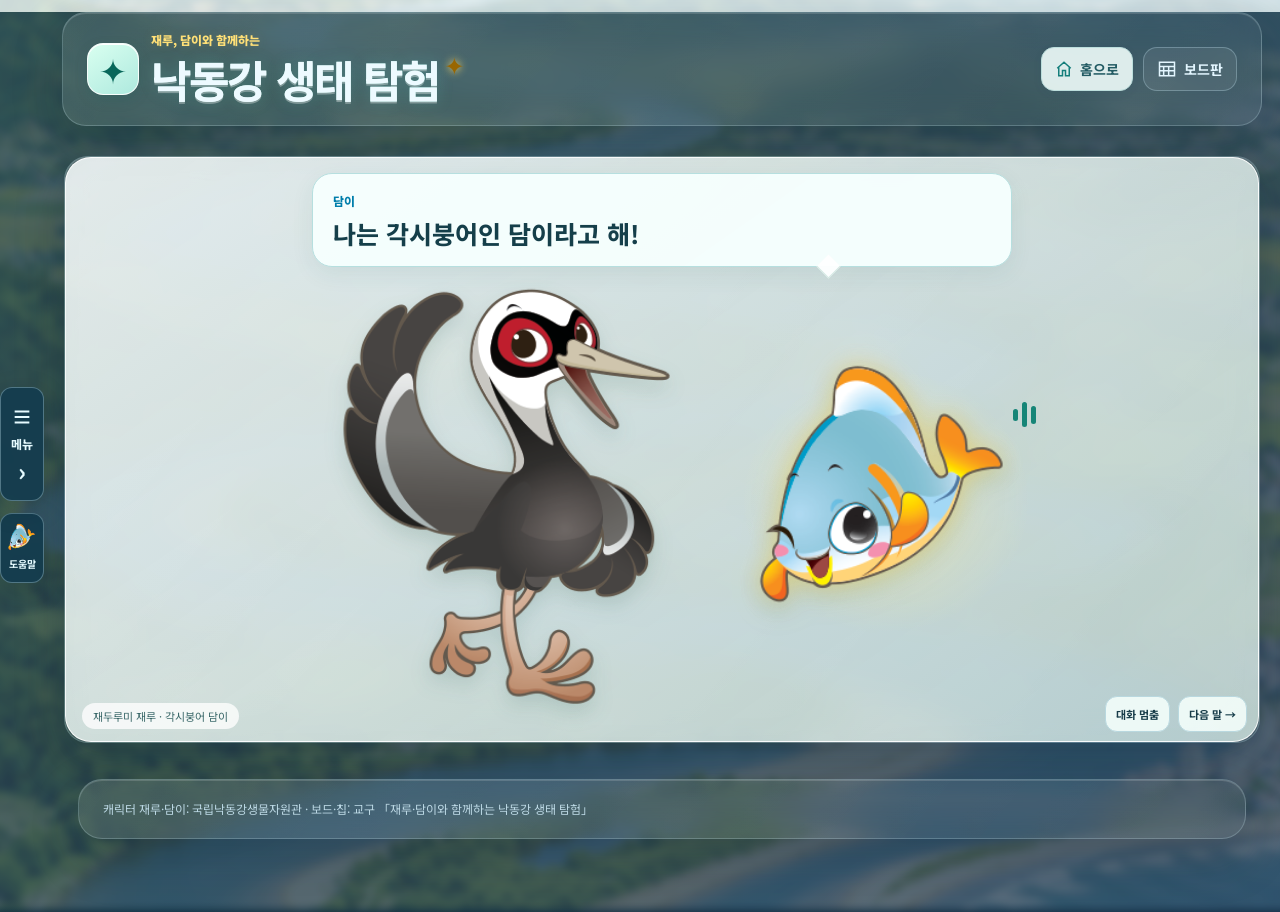
==== index.html @ 33de1f24 "Add independent 15-second battle, player entry profiles, reflection handoff and compact medal rankin" ====
<!doctype html>
<html lang="ko"><head><meta charset="utf-8"><meta name="viewport" content="width=device-width,initial-scale=1,viewport-fit=cover"><meta name="theme-color" content="#123b32"><meta name="description" content="재루·담이와 함께하는 낙동강 생태 탐험. 먼저 낙동강을 배우고 혼자·함께하기·대결하기을 즐겨요."><title>재루·담이와 함께하는 낙동강 생태 탐험</title><link rel="stylesheet" href="river.css?v=22"><link rel="preload" as="image" href="mascots-welcome.webp"><script defer src="river-core.js?v=20261108allnature5"></script><script defer src="welcome.js?v=20261109badge"></script><script defer src="river-app.js?v=20261111modes"></script><link rel="stylesheet" href="comic.css?v=7"><link rel="stylesheet" href="glass.css?v=1"><link rel="stylesheet" href="learn.css?v=1"><link rel="stylesheet" href="site-shell.css?v=20261110plainclose"><link rel="stylesheet" href="welcome.css?v=20261110titleframe"><script defer src="site-shell.js?v=20261111modes"></script><link rel="stylesheet" href="acrylic-chips.css?v=1"><script defer src="acrylic-chips.js?v=1"></script><link rel="stylesheet" href="solo-random.css?v=1"><link rel="stylesheet" href="solo-flow.css?v=20261109randompick"><link rel="stylesheet" href="solo-glass.css?v=20261110contrast"><link rel="stylesheet" href="unified-glass.css?v=20261111modes"><script defer src="player-profiles.js?v=1"></script><script defer src="participation.js?v=20261111modes"></script></head>
<body data-section="intro"><a class="skip" href="#app">탐험 내용으로 건너뛰기</a><header class="top" id="introHeader"><div class="intro-brand-group"><span class="brand-icon" aria-hidden="true">✦</span><div class="intro-brand-text"><button class="intro-badge" type="button" data-replay-intro aria-label="재루, 담이와 함께하는 · 소개 대화 다시 보기"><span class="brand-intro" aria-label="재루, 담이와 함께하는"><span aria-hidden="true" style="--letter:0">재</span><span aria-hidden="true" style="--letter:1">루</span><span aria-hidden="true" style="--letter:2">,</span><span aria-hidden="true" style="--letter:3">&#32;</span><span aria-hidden="true" style="--letter:4">담</span><span aria-hidden="true" style="--letter:5">이</span><span aria-hidden="true" style="--letter:6">와</span><span aria-hidden="true">&#32;</span><span aria-hidden="true" style="--letter:8">함</span><span aria-hidden="true" style="--letter:9">께</span><span aria-hidden="true" style="--letter:10">하</span><span aria-hidden="true" style="--letter:11">는</span></span></button><a href="./" class="brand" aria-label="낙동강 생태 탐험 첫 화면"><span class="brand-copy"><strong class="brand-shine">낙동강 생태 탐험</strong></span></a></div></div><div class="top-actions"><button id="homeNav" aria-label="홈으로" data-tooltip="홈으로" class="home-link" data-action="home"><svg width="18" height="18" viewBox="0 0 24 24" fill="none" stroke="currentColor" stroke-width="2" aria-hidden="true"><path d="M3 11l9-8 9 8M5 10v11h5v-7h4v7h5V10"/></svg></button><a class="header-board" href="board.html?view=full" aria-label="게임보드" data-tooltip="게임보드"><svg width="22" height="22" viewBox="0 0 24 24" fill="none" stroke="currentColor" stroke-width="1.8" aria-hidden="true"><path d="M3 4h18v16H3zM3 9h18M8 9v11M14 9v11M3 14h18"/></svg></a></div></header><header class="top solo-game-header" id="soloGameHeader"><a class="brand" href="./" id="soloBrandHome"><span class="brand-icon" aria-hidden="true">✦</span><span>재루·담이의<strong>낙동강 생태 탐험</strong><span class="game-mode-title">혼자하기</span></span></a><div class="top-actions"><button class="home-link" data-action="home" aria-label="홈으로"><svg width="18" height="18" viewBox="0 0 24 24" fill="none" stroke="currentColor" stroke-width="2" aria-hidden="true"><path d="M3 11l9-8 9 8M5 10v11h5v-7h4v7h5V10"/></svg><span>홈으로</span></button><span class="trial">1인 · 20미션</span></div></header><button id="mapOpen" hidden aria-hidden="true" tabindex="-1"></button><main id="app" tabindex="-1"><p class="loading" role="status">재루와 담이가 탐험을 준비하고 있어요…</p><noscript>이 탐험에는 자바스크립트가 필요해요.</noscript></main><footer class="site-footer"><p>캐릭터 재루·담이: 국립낙동강생물자원관 · 보드·칩: 교구 「재루·담이와 함께하는 낙동강 생태 탐험」</p></footer>
<dialog id="mapDialog" aria-labelledby="mapTitle"><div class="dialog-head"><div><small>우리의 작은 복원 기록</small><h2 id="mapTitle">발견 지도</h2></div><button class="home-link" data-action="home">홈으로</button><button data-close="mapDialog" aria-label="발견 지도 닫기">닫기 ×</button></div><div id="mapBody"></div></dialog>
<dialog id="reviewDialog" aria-labelledby="reviewTitle"><div class="dialog-head"><h2 id="reviewTitle">발견 다시 보기</h2><button class="home-link" data-action="home">홈으로</button><button data-close="reviewDialog" aria-label="발견 다시 보기 닫기">닫기 ×</button></div><div id="reviewBody"></div></dialog>
<dialog id="resetDialog" aria-labelledby="resetTitle"><div class="reset-body"><h2 id="resetTitle">새 탐험을 시작할까요?</h2><p>이 20미션 탐험의 발견 기록을 지우고 첫 미션부터 시작해요.</p><div class="reset-actions"><button data-close="resetDialog">계속 이어가기</button><button id="confirmReset" class="primary">새 탐험 시작</button></div></div></dialog><dialog id="soloExitDialog" aria-labelledby="soloExitTitle" aria-describedby="soloExitDescription"><div class="reset-body"><h2 id="soloExitTitle">탐험을 끝내고 나갈까요?</h2><p id="soloExitDescription">모은 칩, 문제 진행, 힌트·오답 기록과 실천 약속이 모두 초기화돼요.<br>다시 시작하면 첫 문제부터 새로 탐험해요.</p><div class="reset-actions"><button id="cancelSoloExit" autofocus>계속 탐험하기</button><button id="confirmSoloExit" class="primary">기록 지우고 나가기</button></div></div></dialog><div id="announce" class="sr-only" role="status" aria-live="polite"></div></body></html>
---- river.css ----
@import url('https://fonts.googleapis.com/css2?family=Gowun+Dodum&family=Noto+Sans+KR:wght@400;500;600;700;800;900&display=swap');
:root{--ink:#143e33;--muted:#5d766d;--green:#0b7257;--lime:#d8ee8b;--paper:#f7f5eb;--border:#d9e1d3;--yellow:#f9d765;--blue:#176a9c;--purple:#8750a2;font-family:'Noto Sans KR',system-ui,sans-serif;color:var(--ink);background:var(--paper);font-synthesis:none}*{box-sizing:border-box}body{margin:0;background:radial-gradient(ellipse at 100% 5%,#dfe9d066,transparent 50%),var(--paper);min-width:300px}button,a{-webkit-tap-highlight-color:transparent}button{font:inherit;color:inherit;cursor:pointer;border:1px solid var(--border);background:white;border-radius:14px;padding:12px 16px;font-weight:700;min-height:46px}button:hover{border-color:#7aa38d}button:disabled{cursor:default;opacity:.55}button:focus-visible,a:focus-visible,[tabindex]:focus-visible{outline:3px solid #2679cb;outline-offset:4px}button:active:not(:disabled){transform:translateY(1px)}a{color:inherit}h1,h2,h3,p{margin-top:0}h1,h2{letter-spacing:-.045em}h1{font-size:clamp(27px,4vw,45px);line-height:1.4}h2{font-size:25px}p{line-height:1.8}.top{max-width:1240px;margin:auto;display:flex;align-items:center;justify-content:space-between;padding:22px 36px;gap:15px}.brand{display:flex;text-decoration:none;align-items:center;gap:12px;font-size:11px;font-weight:600;letter-spacing:.025em}.brand strong{display:block;font-size:16px;letter-spacing:-.04em;margin-top:3px}.brand-icon{display:grid;place-items:center;width:43px;height:43px;background:var(--green);color:var(--lime);font-size:31px;border-radius:15px}.top-actions{display:flex;gap:14px;align-items:center}.trial{font-size:11px;letter-spacing:.03em;border:1px solid #b5c6aa;padding:7px 10px;border-radius:20px;white-space:nowrap}.icon-button{background:transparent;font-size:13px;padding:8px 12px;border-color:transparent}.primary{background:var(--ink);color:white;border-color:var(--ink);box-shadow:0 5px 0 #0c2b23;padding:16px 24px;font-size:17px}.primary:hover{background:#205a46;color:#fff;border-color:#205a46}.secondary{background:#fff9e2;border-color:#dfcf92}.small-label{font-size:11px;font-weight:800;letter-spacing:.08em;text-transform:uppercase;color:var(--green)}#app{max-width:1168px;margin:auto;padding:16px 32px 45px;min-height:67vh}.intro{display:grid;grid-template-columns:1.05fr 1fr;gap:48px;align-items:center;padding:28px 0 25px}.intro-copy h1{font-size:clamp(34px,4.7vw,59px);line-height:1.28;margin:20px 0}.intro-copy h1 em{font-style:normal;color:var(--green);position:relative;white-space:nowrap}.intro-copy>p{color:var(--muted);max-width:390px;font-size:16px}.intro-pill{display:inline-flex;gap:7px;background:#e4ebd9;border-radius:30px;font-size:12px;font-weight:800;padding:8px 13px;align-items:center}.intro-actions{display:flex;gap:10px;flex-wrap:wrap;margin:26px 0 13px}.intro-note{font-size:12px!important;color:var(--muted)}.hero-window{min-height:420px;background:#badac5;border-radius:46% 46% 20px 20px;position:relative;isolation:isolate;box-shadow:0 18px 45px #20483612;overflow:hidden;border:8px solid #e9eddd}.hero-landscape{position:absolute;inset:0;background:linear-gradient(0deg,#d7e9c9 5%,#d7e9c933 55%,#d7e9c966),url('board.webp') 50% 50% / 240%;filter:saturate(.7)}.hero-window:after{content:'';position:absolute;bottom:45px;left:14%;width:75%;height:20px;border-radius:50%;background:#43604c25;filter:blur(12px);z-index:0}.hero-characters{position:absolute;width:86%;height:80%;object-fit:contain;left:7%;bottom:1%;z-index:1;filter:drop-shadow(0 15px 12px #22402b22);animation:arrive .8s ease-out}.speech{position:absolute;z-index:2;top:40px;left:50%;transform:translateX(-50%);background:#fffdf0;border-radius:18px;padding:12px 18px;font-size:13px;font-weight:800;white-space:nowrap;box-shadow:0 6px 0 #183e3220}.speech:after{content:'';position:absolute;top:100%;left:35%;border:9px solid transparent;border-top-color:#fffdf0}.hero-stamp{position:absolute;right:10px;bottom:15px;z-index:3;transform:rotate(-8deg);background:var(--yellow);width:78px;height:78px;border-radius:50%;display:flex;flex-direction:column;justify-content:center;align-items:center;font-size:10px;border:3px double #a67a13;font-weight:800}.hero-stamp b{font-size:29px;line-height:1.2}.route-preview{display:grid;grid-template-columns:1fr auto 1fr auto 1fr;border-top:1px solid #cbd6c2;border-bottom:1px solid #cbd6c2;padding:18px 0;gap:10px;align-items:center;margin-top:22px}.route-preview article{display:flex;gap:11px;align-items:center;font-size:13px}.route-preview i{font-style:normal;font-size:22px;width:40px;height:40px;display:grid;place-items:center;border-radius:12px;background:#e7ecd9}.route-preview small{display:block;font-size:11px;color:var(--muted);margin-top:3px}.route-preview>span{color:#94aa93}.future-strip{display:flex;justify-content:space-between;align-items:center;gap:15px;padding:22px 0;font-size:12px;color:var(--muted)}.future-modes{display:flex;gap:10px}.future-modes span{border:1px dashed #b8c9b2;border-radius:10px;padding:7px 10px;font-size:11px}.site-footer{max-width:1168px;margin:auto;padding:20px 32px 27px;border-top:1px solid var(--border);font-size:10px;color:var(--muted);display:flex;gap:10px 20px;flex-wrap:wrap}.site-footer p{width:100%;margin:0}.loading{text-align:center;padding:80px 0}.play-top{display:flex;align-items:center;gap:15px;justify-content:space-between;margin:12px 0 28px}.progress-label{font-size:12px;font-weight:800}.progress-label b{font-size:21px;margin-right:3px}.progress-dots{display:flex;gap:7px;flex:1;max-width:420px}.progress-dots i{height:6px;flex:1;background:#dfe5d5;border-radius:5px}.progress-dots .done{background:var(--green)}.progress-dots .current{background:#c1d36b}.text-button{background:transparent;border:0;padding:8px;color:var(--muted);font-size:12px}.game-layout{display:grid;grid-template-columns:1fr 265px;gap:38px;align-items:start}.mission-main{max-width:720px}.mission-main>h1{font-size:clamp(24px,3vw,35px);margin:12px 0 24px;line-height:1.6}.mission-tag{display:inline-flex;align-items:center;gap:9px;font-size:11px;font-weight:800}.mission-tag .category{padding:5px 9px;border-radius:7px;background:var(--cat-tint);color:var(--cat)}.mission-note{font-size:12px;color:var(--muted);margin-bottom:16px}.choices{display:grid;grid-template-columns:repeat(2,minmax(0,1fr));gap:14px}.choice{position:relative;display:flex;flex-direction:column;align-items:center;justify-content:center;gap:8px;border:2px solid #dbe1d3;border-radius:20px;padding:13px;min-height:145px;background:#fffefa;box-shadow:0 5px 0 #dfe4d5;transition:border-color .15s,background .15s,translate .15s}.choice:hover{border-color:#549777;background:#f2fae9;translate:0 -2px}.choice:focus-visible{outline-offset:4px}.choice-number{position:absolute;left:10px;top:9px;border-radius:50%;width:22px;height:22px;display:grid;place-items:center;color:#6c8677;font-size:10px;background:#edf1e5}.chip-svg{display:block;width:100%;max-width:155px;height:auto;aspect-ratio:1;overflow:hidden}.choice .chip-svg{max-width:135px}.choice-label{font-size:14px}.choice-wrong{border-color:#d0a267;background:#fff1d7}.choice-wrong:after{content:'단서를 보고 다시 생각해요';font-size:10px;color:#94602b}.choice[disabled]{opacity:.75}.coach{border:1px solid #dce6d1;background:#eaf0df;padding:22px;border-radius:22px;position:sticky;top:20px}.coach img{width:110px;height:115px;object-fit:contain;display:block;margin:0 auto 14px}.coach h2{font-size:15px;letter-spacing:0;margin:0 0 10px}.coach p{font-size:13px;color:#55715f;margin-bottom:0}.coach .coach-name{display:block;font-size:10px;color:#6e886f;letter-spacing:.06em;margin-bottom:7px}.hint-button{margin-top:22px;display:inline-flex;gap:10px;align-items:center;background:transparent;border:1px solid #c8d4bd;color:var(--muted);font-size:13px;padding:10px 15px}.hint-button b{background:#e8eddb;border-radius:10px;padding:2px 7px;font-size:10px;font-weight:500}.coach-note{display:flex;align-items:center;gap:14px;background:#fff0bd;border:1px solid #e9cc73;padding:15px 18px;border-radius:17px;margin:0 0 20px;scroll-margin-top:15px}.coach-note img{width:56px;height:58px;object-fit:contain;flex:none}.coach-note strong{font-size:13px;display:block}.coach-note p{margin:5px 0 0;font-size:13px;line-height:1.7}.flow-choice{min-height:185px;padding:25px 16px 18px}.river-demo{width:90%;height:80px;background:#d8efec;border-radius:12px;overflow:hidden;position:relative;transform:skewY(-8deg);border-bottom:7px solid #a4cdbb}.river-demo.slow{transform:skewY(-1deg)}.river-demo:before,.river-demo:after{content:'';position:absolute;width:160%;height:14px;border-top:4px dashed #60b9d5;border-bottom:3px dashed white;left:-50%;top:17px;animation:flow .8s linear infinite}.river-demo:after{top:44px;animation-delay:.3s}.river-demo.slow:before,.river-demo.slow:after{animation-duration:2.4s}.flow-caption{font-size:10px;color:#6c8578}.check-banner{display:flex;gap:12px;align-items:center;background:#e4edf1;border:1px solid #cadce3;padding:13px;border-radius:15px;margin-bottom:22px}.check-banner img{width:50px;height:52px;object-fit:contain}.check-banner strong{display:block;font-size:13px}.check-banner small{display:block;font-size:11px;line-height:1.7;color:#59777d}.check-choices .choice{min-height:105px;flex-direction:row;text-align:left;padding:24px;line-height:1.7}.learning-card{border:1px solid #dce3d1;background:#fffef5;border-radius:23px;padding:24px;display:flex;align-items:center;gap:25px}.learning-card .chip-svg{width:165px;flex:none}.learning-card h2{font-size:27px;margin-bottom:10px}.learning-card p{font-size:14px;margin:0}.learning-actions{margin-top:25px}.map-choices{height:440px;position:relative;max-width:500px;margin:auto;background:#e7efe1;border:1px solid #d3e0c8;border-radius:25px;overflow:hidden}.map-choices>svg{position:absolute;inset:0;width:100%;height:100%;pointer-events:none}.map-choices .map-pin{position:absolute;left:var(--x);top:var(--y);transform:translate(-50%,-50%);display:flex;align-items:center;gap:8px;min-width:108px;text-align:left;background:#fffdf5;box-shadow:0 4px 0 #bbcdb5;border:2px solid #c7d7bd;font-size:15px;border-radius:15px;padding:9px 13px}.map-pin:hover{border-color:var(--green);background:#f4ffd9}.map-pin span{display:grid;place-items:center;font-size:10px;background:#e4d8ed;color:#855da1;width:25px;height:25px;border-radius:50%}.map-choices .map-pin:active{transform:translate(-50%,calc(-50% + 1px))}.map-start,.map-sea{position:absolute;font-size:10px;font-weight:800;color:#5e8c6f}.map-start{top:12px;right:15px}.map-sea{bottom:13px;right:15px;color:#307e99}.map-help{font-size:10px;color:var(--muted);text-align:center;margin:8px 0 0}.feedback{display:grid;grid-template-columns:1fr 290px;gap:35px;padding:25px 0;align-items:center}.feedback h1{margin:12px 0;font-size:clamp(31px,4vw,48px)}.feedback p{font-size:15px;color:var(--muted)}.discovery-card{position:relative;text-align:center;padding:30px 20px;border:1px solid #bfd4b4;background:#eaf1de;border-radius:25px;box-shadow:0 12px 0 #dce5ce;animation:land .65s ease-out}.discovery-card .chip-svg{max-width:210px;margin:auto;filter:drop-shadow(0 10px 10px #45623925)}.discovery-card h2{margin:17px 0 6px}.discovery-card .category{font-size:11px;color:var(--green)}.discovery-seal{display:inline-block;background:var(--yellow);padding:6px 12px;border-radius:20px;font-size:11px;font-weight:800;position:absolute;right:-8px;top:18px;rotate:9deg}.placement-note{margin:20px 0;border-left:3px solid #88a974;padding:8px 15px;font-size:12px!important}.feedback-characters{width:150px;height:95px;object-fit:contain;margin-top:10px}.feedback-buttons{display:flex;gap:10px;flex-wrap:wrap;margin-top:22px}.summary{text-align:center;max-width:900px;margin:auto}.summary>img{width:210px;height:150px;object-fit:contain;margin-top:16px}.summary h1{font-size:clamp(30px,4vw,46px);margin:10px 0 15px}.summary>p{color:var(--muted);font-size:14px}.summary-numbers{display:flex;gap:12px;justify-content:center;margin:25px auto;max-width:530px}.summary-numbers article{flex:1;border:1px solid var(--border);background:#fffdf4;padding:18px 10px;border-radius:16px}.summary-numbers b{display:block;font-size:32px;color:var(--green)}.summary-numbers span{font-size:11px;color:var(--muted)}.collection-grid{display:grid;grid-template-columns:repeat(6,minmax(0,1fr));gap:10px;margin:27px 0}.collection-grid button{padding:9px 5px;border-radius:13px;background:#fffdf4;font-size:11px}.collection-grid .chip-svg{max-width:120px}.collection-grid small{display:block;font-size:9px;color:var(--muted);margin-top:5px}.reflection{border-top:1px solid #d2ddc8;border-bottom:1px solid #d2ddc8;padding:20px;margin:28px 0;text-align:left}.reflection h2{font-size:17px}.pledges{display:flex;gap:10px;flex-wrap:wrap}.pledges button{flex:1;min-width:170px;font-size:12px;background:#eef2df;text-align:left;font-weight:500}.pledges button[aria-pressed=true]{border:2px solid var(--green);background:#e1edc3}.pledge-note{font-size:11px;margin:12px 0 0;color:var(--muted)}.summary-actions{display:flex;gap:12px;justify-content:center;flex-wrap:wrap;margin-top:20px}.summary-note{font-size:11px!important;margin:20px 0}dialog{border:1px solid #d7e1d0;border-radius:24px;background:var(--paper);color:var(--ink);padding:0;width:min(850px,94vw);max-height:93dvh;box-shadow:0 25px 100px #123b3240}dialog::backdrop{background:#0c302dcc;backdrop-filter:blur(5px)}.dialog-head{position:sticky;top:0;z-index:5;background:var(--paper);display:flex;justify-content:space-between;gap:12px;align-items:center;padding:17px 22px;border-bottom:1px solid var(--border)}.dialog-head h2{margin:0;font-size:21px}.dialog-head small{font-size:10px;color:var(--muted)}.dialog-head button{font-size:12px;padding:8px 12px}#mapBody{padding:20px}.map-caption{display:flex;justify-content:space-between;gap:12px;font-size:12px;color:var(--muted);padding:0 2px 15px;flex-wrap:wrap}.board-image{position:relative;max-width:650px;margin:auto}.board-image>img{width:100%;height:auto;border-radius:14px;display:block}.placed{position:absolute;left:var(--x);top:var(--y);width:7.4%;padding:0;border:1px solid #fff;background:#fffdf0;border-radius:8px;min-height:0;transform:translate(-50%,-50%);box-shadow:0 0 0 2px #f7d157,0 0 12px #fff5a3;z-index:2}.placed.landmark{border-radius:50%;width:8.6%;overflow:hidden}.placed .chip-svg{width:100%}.placed:hover{scale:1.12}.placed:active{transform:translate(-50%,-50%)}.map-legend{font-size:11px;line-height:1.8;margin-top:16px;color:var(--muted)}#reviewBody{padding:24px}.review-explainer{display:flex;gap:24px;align-items:center}.review-explainer .chip-svg{width:180px;flex:none}.review-explainer h3{font-size:27px;margin:0 0 10px}.review-explainer p{font-size:15px;margin:0}.review-source{font-size:10px;color:var(--muted);margin:20px 0 0}.reset-body{padding:25px}.reset-body h2{font-size:23px}.reset-body p{font-size:14px;color:var(--muted)}.reset-actions{display:flex;gap:10px;justify-content:flex-end;flex-wrap:wrap}.reset-actions .primary{font-size:14px}.confetti{position:fixed;pointer-events:none;left:var(--x);top:-15px;z-index:20;width:8px;height:13px;background:var(--c);animation:confetti 2.3s var(--d) ease-in both}.skip,.sr-only{position:absolute;width:1px;height:1px;padding:0;margin:-1px;overflow:hidden;clip-path:inset(50%);white-space:nowrap;border:0}.skip:focus{clip-path:none;width:auto;height:auto;padding:12px;background:white;z-index:100;top:0;left:0;margin:0}@keyframes arrive{from{opacity:0;translate:0 20px}to{opacity:1;translate:0 0}}@keyframes flow{to{translate:30px 0}}@keyframes land{0%{opacity:0;transform:translateY(20px) scale(.85)}65%{transform:translateY(-5px) scale(1.03)}100%{opacity:1;transform:none}}@keyframes confetti{to{transform:translateY(105vh) rotate(600deg);opacity:0}}
@media(max-width:900px){.game-layout{grid-template-columns:1fr 200px;gap:22px}.coach{padding:16px}.intro{gap:25px}.hero-window{min-height:365px}.intro-copy h1{font-size:41px}.feedback{grid-template-columns:1fr 240px;gap:25px}.collection-grid{grid-template-columns:repeat(3,minmax(0,1fr))}}
@media(max-width:660px){.top{padding:15px 18px;gap:8px}.brand{gap:8px}.brand strong{font-size:13px}.brand-icon{width:35px;height:35px;font-size:25px;border-radius:12px}.top-actions{gap:3px}.trial{font-size:9px;padding:5px 7px}.icon-button{font-size:12px;padding:7px;min-width:40px}.icon-button span{display:none}#app{padding:10px 20px 30px}.intro{grid-template-columns:1fr;gap:20px;padding:6px 0 20px}.intro-copy h1{font-size:38px;line-height:1.32;margin:15px 0}.intro-copy>p{font-size:14px;max-width:none;margin-bottom:0}.intro-actions{margin:22px 0 12px}.intro-actions .primary{flex:1}.intro-pill{font-size:10px}.intro-note{font-size:10px!important}.hero-window{min-height:260px;grid-row:2;max-width:450px;width:100%;margin:auto;border-width:6px;border-radius:44% 44% 16px 16px}.hero-characters{height:79%;width:82%;left:9%}.speech{top:23px;font-size:11px;padding:9px 13px}.hero-stamp{width:60px;height:60px;font-size:8px}.hero-stamp b{font-size:23px}.route-preview{padding:15px 0;gap:6px;margin-top:0}.route-preview article{flex-direction:column;text-align:center;gap:6px;font-size:10px}.route-preview small{font-size:9px}.route-preview i{font-size:18px;width:33px;height:33px;border-radius:10px}.future-strip{flex-direction:column;align-items:flex-start;padding:17px 0 0;gap:8px;font-size:10px}.future-modes span{font-size:10px;padding:6px 8px}.site-footer{padding:17px 20px;font-size:9px}.play-top{gap:10px;margin:8px 0 22px}.progress-label{font-size:10px;white-space:nowrap}.progress-label b{font-size:18px}.progress-dots{gap:4px}.text-button{font-size:10px;padding:6px;white-space:nowrap}.game-layout{display:block}.coach{display:none}.mission-main>h1{font-size:24px;line-height:1.6;margin:12px 0 20px}.mission-tag{font-size:10px}.mission-note{font-size:11px}.choices{gap:12px}.choice{padding:12px 8px;min-height:128px;border-radius:16px}.choice .chip-svg{max-width:130px}.choice-label{font-size:13px}.flow-choice{min-height:175px}.river-demo{height:65px}.river-demo:after{top:35px}.flow-caption{font-size:9px}.hint-button{width:100%;justify-content:center;min-height:47px}.coach-note{gap:10px;padding:12px}.coach-note img{width:44px;height:47px}.coach-note strong,.coach-note p{font-size:12px}.check-banner{padding:11px}.check-choices .choice{font-size:14px;padding:20px 14px}.learning-card{padding:18px;gap:16px;flex-direction:column;align-items:flex-start}.learning-card .chip-svg{width:135px;align-self:center}.learning-card h2{font-size:23px}.learning-card p{font-size:14px}.learning-actions button{width:100%}.map-choices{height:430px}.map-choices .map-pin{font-size:14px;min-width:100px;padding:9px}.feedback{display:flex;flex-direction:column-reverse;padding:12px 0;gap:25px;align-items:stretch}.discovery-card{padding:20px;max-width:260px;width:100%;margin:auto}.discovery-card .chip-svg{max-width:145px}.discovery-card h2{font-size:23px;margin:10px 0 5px}.discovery-seal{font-size:10px}.feedback h1{font-size:29px;line-height:1.4}.feedback p{font-size:14px}.feedback-characters{display:none}.placement-note{font-size:11px!important;margin:15px 0}.feedback-buttons .primary{flex:1;font-size:15px}.feedback-buttons button{font-size:12px}.summary>img{width:170px;height:120px;margin-top:6px}.summary h1{font-size:30px}.summary>p{font-size:13px}.summary-numbers{gap:8px}.summary-numbers article{padding:12px 6px}.summary-numbers b{font-size:27px}.summary-numbers span{font-size:9px}.collection-grid{gap:9px}.collection-grid button{font-size:10px}.collection-grid small{font-size:8px}.reflection{padding:18px 0}.pledges{gap:8px}.pledges button{min-width:100%;font-size:12px}.summary-actions .primary{font-size:15px}.dialog-head{padding:13px 15px}.dialog-head h2{font-size:19px}.dialog-head button{font-size:11px;padding:8px;min-height:42px}#mapBody{padding:12px}.map-caption{font-size:10px}.map-legend{font-size:10px}.placed{border-radius:4px}.review-explainer{flex-direction:column;align-items:flex-start;gap:15px}.review-explainer .chip-svg{align-self:center;width:145px}.review-explainer h3{font-size:23px}.review-explainer p{font-size:14px}.reset-body{padding:20px}.reset-actions button{flex:1}}
@media(prefers-reduced-motion:reduce){*,*:before,*:after{animation:none!important;transition:none!important;scroll-behavior:auto!important}.confetti{display:none}}

.map-pin.choice-wrong:after{display:none}

h1,h2,h3,p{word-break:keep-all;overflow-wrap:anywhere}.hero-landscape{background:linear-gradient(0deg,#dce9cbeb,#e5eedfa6),url('board.webp') 50% 50% / 240%;filter:blur(5px) saturate(.65);transform:scale(1.07)}

.icon-button{display:inline-flex;align-items:center;gap:7px}.map-chip-list{display:grid;grid-template-columns:repeat(6,minmax(0,1fr));gap:6px;margin-top:14px}.map-chip-list button{font-size:10px;padding:6px;line-height:1.5;min-height:44px}.map-chip-list .chip-svg{max-width:90px;margin:auto}@media(max-width:660px){.map-chip-list{grid-template-columns:repeat(3,minmax(0,1fr))}.map-chip-list .chip-svg{max-width:60px}.map-chip-list button{font-size:9px}}

/* Twenty missions, four short chapters: existing visual direction preserved. */
.chapter-progress{display:flex;gap:8px;flex:1;justify-content:center}.chapter-progress>span{display:flex;align-items:center;justify-content:center;gap:7px;min-height:36px;border-radius:12px;padding:7px 11px;background:#e6eadf;color:#62756a;font-size:11px}.chapter-progress .active{background:var(--ink);color:#fff}.chapter-progress .done{background:#d8ee8b;color:#194e36}.photo-choices{grid-template-columns:repeat(3,minmax(0,1fr))}.photo-choices .choice{min-height:180px}.concept-choice{min-height:200px;font-size:18px}.concept-choice .river-demo{width:100%}.width-demo{height:100px;width:100%;background:#dce8ca;display:grid;place-items:center;position:relative;border-radius:14px;overflow:hidden}.width-demo i{width:28%;height:100%;background:#83c7db;border-inline:5px solid white}.width-demo.wide i{width:75%}.width-demo b{position:absolute;color:#174d69;font-size:30px}.stone-demo{height:100px;width:100%}.environment-symbol{display:grid;place-items:center;height:110px;width:100%;border-radius:16px;font-size:13px;background:repeating-linear-gradient(170deg,#e8ce94 0 8px,#f6e4bb 8px 14px);color:#704a11}.environment-symbol.wetland{background:linear-gradient(160deg,#aacb7a 20%,#c3e5d4 21% 45%,#a3c96c 46% 65%,#a6d3df 66%);color:#173f37}.checkpoint{text-align:center;max-width:800px;margin:20px auto}.checkpoint>img{width:220px;height:150px;object-fit:contain;display:block;margin:0 auto 18px}.checkpoint h1{margin:14px 0}.checkpoint-chips{display:grid;grid-template-columns:repeat(5,minmax(0,1fr));gap:10px;padding:20px;border-radius:24px;background:#fffdf5;border:1px solid var(--border);margin:24px 0}.checkpoint .summary-note{margin:25px 0}.collection-grid{grid-template-columns:repeat(5,minmax(0,1fr))}.collection-grid button,.map-chip-list button{font-size:12px}.collection-grid small{font-size:11px}.summary-numbers span{font-size:12px}.summary>h1{font-size:clamp(27px,4vw,44px)}.summary-note{line-height:1.8}.concept-choice strong{text-wrap:balance}.intro-copy h1 em{white-space:normal}
@media(max-width:660px){.top{gap:8px}.trial{font-size:10px}.top-actions{gap:5px}.chapter-progress{gap:4px}.chapter-progress>span{font-size:10px;gap:0;padding:7px 8px}.chapter-progress>span>b{display:none}.chapter-progress .active>b{display:inline;margin-left:5px}.progress-label{font-size:11px}.text-button{font-size:11px}.photo-choices{grid-template-columns:repeat(2,minmax(0,1fr))}.photo-choices .choice{min-height:170px}.photo-choices .choice:last-child{grid-column:1/-1;max-width:calc(50% - 6px);width:100%;justify-self:center}.choice-label{font-size:15px}.collection-grid{grid-template-columns:repeat(3,minmax(0,1fr))}.collection-grid button{font-size:12px}.collection-grid small{font-size:10px}.checkpoint{margin-top:8px}.checkpoint>img{height:115px;width:170px}.checkpoint-chips{gap:3px;padding:9px}.checkpoint p{font-size:14px}.checkpoint .summary-actions{flex-direction:column}.checkpoint .summary-actions button{width:100%}.concept-choice{min-height:190px;font-size:16px}.site-footer{font-size:11px}.map-chip-list button{font-size:11px}.summary-numbers span{font-size:11px}}

.coop-launch{display:inline-flex;align-items:center;justify-content:center;text-decoration:none;padding:15px 20px;border:1px solid #c2d699;border-radius:14px;font-size:15px;font-weight:800;min-height:50px}.coop-launch:hover{background:#e5efcf}.future-modes a{font-size:11px;border:1px solid #b5c6aa;padding:7px 10px;border-radius:18px;text-decoration:none;color:var(--green);font-weight:800}

/* Online-only board: full dialog width, original aspect ratio. */
#mapDialog,#groupMap{width:min(1100px,96vw)}#mapBody .board-image,#groupMapBody .board-image{max-width:none;width:100%}.board-image .placed{width:10.5%}.board-image .placed.landmark{width:13.2%}.concept-choice>.chip-svg{display:block;width:100%;max-height:165px;object-fit:contain}.battle-question .concept-choice .chip-svg{max-height:165px}

/* Character-led entry: introduce Jaeru, Dami, then invite the player. */
.top .brand{font-size:19px;line-height:1.4}.top .brand strong{font-size:28px;line-height:1.35}.top .brand-icon{width:55px;height:55px;font-size:36px;flex-shrink:0}.welcome-intro{grid-template-columns:1.05fr 1fr;gap:52px;min-height:590px;padding:32px 0}.welcome-mascots{min-height:490px;width:100%;grid-row:auto;border-radius:38px}.welcome-mascots .hero-landscape{background:radial-gradient(ellipse at 30% 30%,#f6f9df,#d6e9cc 70%);filter:none;transform:none}.welcome-mascots .hero-characters{width:93%;height:76%;left:3.5%;bottom:7%}.mascot-caption{position:absolute;bottom:12px;left:0;width:100%;z-index:2;text-align:center;font-size:13px;font-weight:700;color:#355b47;margin:0}.greeting{position:absolute;z-index:3;background:#fffef7;color:#153f34;border:2px solid #b4d0be;border-radius:22px;box-shadow:0 6px 0 #214c3520;padding:16px 20px;font-size:clamp(18px,2vw,24px);line-height:1.5;font-weight:700;text-align:center;pointer-events:none;opacity:0;visibility:hidden}.greeting:after{content:'';position:absolute;top:100%;left:45%;border:11px solid transparent;border-top-color:#fffef7}.greeting strong{color:#08745c}.greeting-one{left:6%;top:8%;animation:greeting-first 4s both}.greeting-two{right:3%;top:15%;animation:greeting-second 4s 4.2s both}.greeting-three{left:50%;top:5%;width:max-content;max-width:94%;transform:translateX(-50%);animation:greeting-last .65s 8.4s forwards}.explore-modes{display:flex;flex-direction:column;gap:16px;min-width:0}.explore-modes h1{font-size:34px;margin:0 0 7px}.mode-card{display:flex;align-items:center;gap:16px;text-decoration:none;text-align:left;padding:22px;border:2px solid var(--mode-border);background:var(--mode-bg);border-radius:22px;box-shadow:0 6px 0 var(--mode-shadow);min-height:112px;transition:transform .18s,box-shadow .18s;color:#153f34}.mode-card:hover{border-color:var(--mode-border);transform:translateY(-3px);box-shadow:0 9px 0 var(--mode-shadow)}.mode-card:active{transform:translateY(3px);box-shadow:0 2px 0 var(--mode-shadow)}.mode-solo{--mode-bg:#e9f3db;--mode-border:#81ac62;--mode-shadow:#c9dcb7}.mode-coop{--mode-bg:#e2f2fa;--mode-border:#74a9c2;--mode-shadow:#c0dbe8}.mode-battle{--mode-bg:#fff0db;--mode-border:#d9a15d;--mode-shadow:#efd2af}.mode-number{display:grid;place-items:center;width:42px;height:42px;border-radius:50%;background:#fff9;font-size:23px;font-weight:900;flex-shrink:0}.mode-card strong{display:block;font-size:25px;font-weight:900;line-height:1.45}.mode-card em{font-style:normal;font-size:14px;white-space:nowrap;display:inline-block;margin-left:5px;font-weight:700}.mode-card small{display:block;font-size:13px;font-weight:500;color:#4d6d62;margin-top:5px;line-height:1.6}.mode-arrow{margin-left:auto;font-size:25px}.home-reset{align-self:flex-start;margin-top:4px}@keyframes greeting-first{0%{opacity:0;visibility:visible;translate:0 10px}12%,88%{opacity:1;visibility:visible;translate:0 0}100%{opacity:0;visibility:hidden}}@keyframes greeting-second{0%{opacity:0;visibility:visible;translate:0 10px}12%,88%{opacity:1;visibility:visible;translate:0 0}100%{opacity:0;visibility:hidden}}@keyframes greeting-last{from{opacity:0;visibility:visible;translate:0 10px}to{opacity:1;visibility:visible;translate:0 0}}@media(max-width:900px){.welcome-intro{gap:26px}.welcome-mascots{min-height:420px}.mode-card{padding:18px;gap:12px}.mode-card strong{font-size:22px}}@media(max-width:660px){.top{flex-wrap:wrap}.top .brand{font-size:14px}.top .brand strong{font-size:20px}.top .brand-icon{width:43px;height:43px;font-size:29px}.top-actions{margin-left:auto}.welcome-intro{grid-template-columns:1fr;gap:24px;padding:12px 0;min-height:0}.welcome-mascots{grid-row:1;min-height:340px;max-width:450px}.greeting{font-size:18px;padding:12px 15px}.greeting-two{top:15%}.explore-modes h1{font-size:28px;margin:0}.mode-card{min-height:98px;padding:16px;gap:12px}.mode-card strong{font-size:23px}.mode-card em{font-size:12px}.mode-card small{font-size:12px}.mode-number{width:36px;height:36px;font-size:21px}.mascot-caption{font-size:12px}}@media(prefers-reduced-motion:reduce){.greeting{animation:none}.greeting-one,.greeting-two{display:none}.greeting-three{opacity:1;visibility:visible}.mode-card{transition:none}}
---- comic.css ----
/* Ecology comic book theme. Presentation only; confirmed board, photos and rules stay intact. */
:root{--ink:#172e36;--muted:#52636a;--green:#086d59;--paper:#faf7e9;--border:#172e36;--yellow:#ffdf4c;--lime:#79d7be;--battle:#172e36;--coral:#ff978b;--comic-line:#172e36;--comic-yellow:#ffdf4c;--comic-mint:#79d7be;--comic-coral:#ff978b;--comic-blue:#a9dafa;--comic-shadow:4px 4px 0 var(--comic-line)}
body{background:var(--paper);color:var(--ink)}h1,h2,h3{font-weight:900;letter-spacing:-.045em}button,a,input,select,summary{touch-action:manipulation}button{border:2px solid var(--comic-line);border-radius:10px;box-shadow:3px 3px 0 var(--comic-line);min-height:46px;transition:transform .16s,box-shadow .16s,background-color .16s}button:hover:not(:disabled){border-color:var(--comic-line);background:#fff5bd;color:var(--ink)}button:active:not(:disabled){transform:translate(2px,2px);box-shadow:1px 1px 0 var(--comic-line)}button:disabled{opacity:.6;box-shadow:1px 1px 0 var(--comic-line)}button:focus-visible,a:focus-visible,input:focus-visible,select:focus-visible,summary:focus-visible,[tabindex]:focus-visible{outline:3px solid #176aca;outline-offset:5px}.primary{background:var(--comic-yellow);border-color:var(--comic-line);color:var(--ink);box-shadow:var(--comic-shadow);font-weight:900}.primary:hover:not(:disabled){background:#ffe970;color:var(--ink)}.secondary{background:#fffdf5;border-color:var(--comic-line)}.text-button,.icon-button{box-shadow:none}.text-button:hover,.icon-button:hover{background:#fff5bd}.top{padding-top:25px;padding-bottom:25px}.top .brand-icon{background:var(--comic-yellow);color:var(--ink);border:2px solid var(--comic-line);border-radius:10px;box-shadow:3px 3px 0 var(--comic-line)}.trial{border:2px solid var(--comic-line);background:white;color:var(--ink);border-radius:8px;font-size:12px;font-weight:700;letter-spacing:0}.top .icon-button{border:2px solid var(--comic-line);background:#fffdf5;border-radius:9px;min-height:44px;font-weight:800}.site-footer{border-top:2px solid var(--comic-line);font-size:12px;line-height:1.7;color:var(--muted)}
/* The entry is a comic panel; the three actions keep their familiar order. */
.welcome-intro{gap:48px;min-height:565px;padding-top:25px}.welcome-mascots{background:var(--paper);border:3px solid var(--comic-line);border-radius:16px;box-shadow:8px 8px 0 var(--comic-line);min-height:475px}.welcome-mascots .hero-landscape{background:radial-gradient(circle,#f2d96c 1.7px,transparent 1.9px);background-size:18px 18px;filter:none;transform:none}.welcome-mascots:after{background:#172e3617;filter:none;height:12px;bottom:38px}.welcome-mascots .hero-characters{filter:none}.mascot-caption{font-size:13px;color:var(--ink);font-weight:800}.greeting{background:#fffefa;color:var(--ink);border:2px solid var(--comic-line);box-shadow:4px 4px 0 var(--comic-line);border-radius:12px;font-weight:900}.greeting:after{border-top-color:#fffefa}.greeting strong{color:#086d59}.explore-modes h1{font-size:35px}.mode-card{border:3px solid var(--comic-line);border-radius:12px;box-shadow:6px 6px 0 var(--comic-line);background:var(--mode-bg);color:var(--ink);min-height:112px}.mode-card:hover{background:var(--mode-bg);color:var(--ink);border-color:var(--comic-line);transform:translate(-2px,-2px);box-shadow:8px 8px 0 var(--comic-line)}.mode-card:active{transform:translate(3px,3px);box-shadow:2px 2px 0 var(--comic-line)}.mode-solo{--mode-bg:var(--comic-yellow)}.mode-coop{--mode-bg:var(--comic-mint)}.mode-battle{--mode-bg:var(--comic-coral)}.mode-number{border:2px solid var(--comic-line);background:#fffefa;border-radius:8px;font-size:20px;width:39px;height:39px}.mode-card strong{font-weight:900;font-size:26px}.mode-card small{color:#253f45;font-weight:600}.mode-card em{color:var(--ink)}.home-reset{box-shadow:none;border-style:dashed;background:transparent;min-height:44px;padding:10px 14px;font-size:13px}
/* Reading surfaces stay quiet. Photos are never filtered or recolored. */
.mission-tag .category,.phase-tag{border:2px solid var(--comic-line);border-radius:7px;background:var(--comic-yellow);color:var(--ink);font-size:12px}.mission-note,.progress-label,.map-caption,.map-legend,.summary-note,.pledge-note{font-size:13px}.mission-main>h1,.coop-question h1,.battle-question h1{color:var(--ink);font-weight:900}.choice,.battle-question .choice{border:2px solid var(--comic-line);border-radius:12px;background:#fffefa;box-shadow:var(--comic-shadow);color:var(--ink)}.choice:hover:not(:disabled),.battle-question .choice:hover:not(:disabled){border-color:var(--comic-line);background:#fff5c8;color:var(--ink)}.choice.selected,.battle-question .choice.selected{border:3px solid var(--comic-line);background:#d7f2e7;box-shadow:2px 2px 0 var(--comic-line)}.choice strong,.choice-label{color:var(--ink);font-weight:800}.coach,.coach-note,.learning-card,.check-banner,.discovery-card,.reflection,.summary-numbers article,.collection-grid button,.checkpoint-chips{border:2px solid var(--comic-line);border-radius:14px;background:#fffefa;box-shadow:var(--comic-shadow)}.coach h2,.learning-card h2{color:var(--ink)}.hint-button{background:#fff0a5;border:2px solid var(--comic-line);box-shadow:var(--comic-shadow)}.discovery-card{transform:rotate(2deg);background:#fff8d3}.discovery-seal{border:2px solid var(--comic-line);border-radius:7px;background:var(--comic-yellow);color:var(--ink);font-weight:900;box-shadow:2px 2px 0 var(--comic-line)}.feedback h1{font-weight:900}.feedback-characters{filter:none}.chapter-progress>span{border:1px solid var(--comic-line);border-radius:7px;color:var(--muted);background:white;font-size:12px}.chapter-progress .active{background:var(--comic-yellow);color:var(--ink);border-width:2px}.chapter-progress .done{background:var(--comic-mint);color:var(--ink)}.pledges button[aria-pressed=true]{background:var(--comic-mint);border-color:var(--comic-line)}
/* Rooms and battle use the same card language. */
.coop-intro{background:#fff0b5;border:3px solid var(--comic-line);border-radius:16px;padding:25px;box-shadow:5px 5px 0 var(--comic-line);color:var(--ink)}.coop-intro h1,.coop-intro p,.coop-intro .small-label{color:var(--ink)}.entry-card{background:#fffefa;border:2px solid var(--comic-line);border-radius:14px;box-shadow:5px 5px 0 var(--comic-line)}.entry-card input,.entry-card select,.room-invite .invite-link input{border:2px solid var(--comic-line);border-radius:8px;color:var(--ink)}.entry-tabs button[aria-pressed=true]{background:var(--comic-yellow);color:var(--ink);border-color:var(--comic-line)}.entry-note{font-size:13px;color:var(--muted)}.team-member,.shared-board,.coop-hint,.coop-lesson,.choices-compare article,.result-participation article,.waiting-note,.answer-notice,.battle-rules,.battle-question,.battle-result,.battle-review,.battle-results article{border:2px solid var(--comic-line);border-radius:12px;box-shadow:var(--comic-shadow);background:#fffefa}.team-member.mine{background:#d5f3e7;border-color:var(--comic-line)}.team-member .member-icon{background:var(--comic-yellow);border:1px solid var(--comic-line);color:var(--ink);border-radius:8px}.team-member small{font-size:12px}.team-member strong{color:var(--ink)}.shared-board{background:#ddf0e7}.shared-board article{border-color:#536c65;border-radius:8px}.shared-board .filled{border:2px solid var(--comic-line);background:#fffefa}.coop-hint,.answer-notice{background:#fff0b5}.coop-lesson{background:#e4f2f9}.waiting-note{background:#f0f4f5;color:var(--ink)}.party-count{background:var(--comic-mint);border:2px solid var(--comic-line);border-radius:8px}.room-code strong{display:inline-block;background:var(--comic-yellow);border:2px solid var(--comic-line);border-radius:6px;padding:3px 10px;margin-left:8px;letter-spacing:.1em}.room-lobby h1{color:var(--ink)}.room-invite{background:#e2f0fa;border:2px solid var(--comic-line);border-radius:12px;box-shadow:var(--comic-shadow)}.room-invite h2,.room-invite-qr figcaption{color:var(--ink)}.room-invite-qr a{border:2px solid var(--comic-line);border-radius:8px;background:#fff;padding:7px}.room-invite-code strong{color:var(--ink)}.room-invite-url{color:#07577d}.battle-clock{background:var(--ink);border:2px solid var(--comic-line);border-radius:12px;box-shadow:4px 4px 0 #ffdf4c;color:#fff}.battle-clock b{color:var(--comic-yellow)}.battle-clock progress{accent-color:var(--comic-coral)}.round-pills span{border:1px solid var(--comic-line);border-radius:7px;background:#fffefa;color:var(--ink)}.round-pills .current{background:var(--comic-yellow);color:var(--ink);border-width:2px}.battle-result{background:#fff2b3}.battle-results .winner{background:var(--comic-yellow);border:3px solid var(--comic-line)}.countdown{color:var(--ink)}.battle-review summary{color:var(--ink)}#connectionBar{background:var(--ink);color:white;border-top:2px solid var(--comic-yellow)}#connectionBar button{color:var(--ink);background:var(--comic-yellow)}
/* Dialogs and map preserve the confirmed artwork and chip coordinates. */
dialog{background:var(--paper);border:3px solid var(--comic-line);border-radius:15px;box-shadow:8px 8px 0 var(--comic-line)}dialog::backdrop{background:#172e36bf;backdrop-filter:none}.dialog-head{border-bottom:2px solid var(--comic-line);background:#fff3bb}.dialog-head button{background:white;color:var(--ink)}.board-image>img{border:2px solid var(--comic-line);border-radius:10px}.board-image .placed{border:1px solid white;box-shadow:0 0 0 2px #ffdf4c,0 0 8px #fff5a3;border-radius:6px;transform:translate(-50%,-50%)}.board-image .placed:hover,.board-image .placed:active{background:#fffefa;transform:translate(-50%,-50%);box-shadow:0 0 0 3px var(--comic-line)}.board-image .placed.landmark{border-radius:50%}.map-chip-list button{border:2px solid var(--comic-line);border-radius:9px;background:#fffefa;box-shadow:2px 2px 0 var(--comic-line)}
@media(max-width:660px){.top{padding:16px 18px;gap:10px}.top .brand strong{font-size:20px}.top .brand-icon{box-shadow:2px 2px 0 var(--comic-line)}.trial{font-size:10px}.site-footer{font-size:12px}.welcome-intro{min-height:0;gap:28px;padding:12px 0 22px}.welcome-mascots{min-height:340px;border-radius:14px;box-shadow:5px 5px 0 var(--comic-line)}.explore-modes h1{font-size:29px}.explore-modes{gap:15px}.mode-card{padding:16px 13px;gap:11px;min-height:100px;border-width:2px;box-shadow:4px 4px 0 var(--comic-line)}.mode-card strong{font-size:23px}.mode-card em{font-size:12px}.mode-card small{font-size:12px}.mode-number{width:35px;height:35px;font-size:19px}.greeting{font-size:18px;padding:11px 14px}.mission-main>h1,.coop-question h1,.battle-question h1{font-size:24px;line-height:1.6}.mission-note,.map-caption,.map-legend,.summary-note,.pledge-note,.entry-note,.coop-scene-note{font-size:12px}.coach-note p,.coach-note strong{font-size:13px}.choice strong,.choice-label{font-size:15px}.team-member small{font-size:12px}.shared-board small{font-size:10px}.shared-board b{font-size:11px}.entry-card{padding:20px 16px}.coop-intro{padding:20px 16px}.room-code strong{font-size:21px}.room-invite{padding:18px 14px}.room-invite .invite-link button{min-height:48px}.battle-clock{padding:12px 15px}.battle-question{padding:20px 16px}.discovery-card{transform:none}.chapter-progress>span{font-size:11px;gap:4px;padding:7px}.dialog-head h2{font-size:20px}}
@media(prefers-reduced-motion:reduce){button,.mode-card{transition:none}.mode-card:hover{transform:none}.greeting-one,.greeting-two{display:none}.greeting-three{animation:none;opacity:1;visibility:visible}.discovery-card{transform:none}}

/* A separate decorative landscape on the home page; the playing map is unchanged. */
body.home-scene{isolation:isolate;background:#e6eedc}body.home-scene:before{content:'';position:fixed;inset:0;z-index:-1;pointer-events:none;background:linear-gradient(180deg,#f8f8e944 0%,#f8f8e91a 45%,#edf3e344 100%),url('nakdong-landscape-v1.webp') center center/cover no-repeat}.home-scene .top{width:calc(100% - 40px);max-width:1200px;margin:18px auto 0;padding:16px 24px;background:#fffef7f5;border:2px solid var(--comic-line);border-radius:12px;box-shadow:4px 4px 0 var(--comic-line)}.home-scene .welcome-intro{padding-top:32px;gap:34px}.home-scene .welcome-mascots{background:#fffef7d9}.home-scene .welcome-mascots .hero-landscape{background:transparent}.home-scene .explore-modes{background:#fffef7f5;padding:22px 22px 26px;border:3px solid var(--comic-line);border-radius:14px;box-shadow:6px 6px 0 var(--comic-line)}.home-scene .explore-modes h1{margin-bottom:4px}.home-scene .site-footer{width:calc(100% - 40px);background:#fffef7f5;border:2px solid var(--comic-line);border-radius:12px;margin-bottom:20px;padding:16px 22px}.home-scene .mascot-caption{background:#fffef7e6;width:max-content;max-width:94%;left:50%;transform:translateX(-50%);padding:4px 10px;border-radius:6px}.home-scene .home-reset{background:#fffefa}@media(max-width:660px){.home-scene .top{width:calc(100% - 28px);margin-top:14px;padding:14px 12px}.home-scene .welcome-intro{padding-top:14px;gap:25px}.home-scene .explore-modes{padding:18px 14px 22px;border-width:2px;box-shadow:4px 4px 0 var(--comic-line)}.home-scene .site-footer{width:calc(100% - 28px);padding:14px}.home-scene:before{background-position:42% center}.home-scene .welcome-mascots{background:#fffef7de}}

/* Three readable 3-second beats, repeating while the welcome screen is open. */
.welcome-mascots .greeting{animation:comic-greeting-cycle 9s linear infinite both}.welcome-mascots .greeting-one{animation-delay:0s}.welcome-mascots .greeting-two{animation-delay:3s}.welcome-mascots .greeting-three{animation-delay:6s}@keyframes comic-greeting-cycle{0%{opacity:0;visibility:visible;translate:0 6px}3%,29%{opacity:1;visibility:visible;translate:0 0}32%,100%{opacity:0;visibility:hidden;translate:0 0}}@media(prefers-reduced-motion:reduce){.welcome-mascots .greeting{animation:none}.welcome-mascots .greeting-one,.welcome-mascots .greeting-two{display:none}.welcome-mascots .greeting-three{opacity:1;visibility:visible}}

/* Calm landscape and a finite, four-category preview. The playing board stays sharp. */
body.home-scene:before{inset:-10px;filter:blur(3px) saturate(.76);background-image:linear-gradient(#f8f5e975,#f8f5e959),url('nakdong-landscape-v1.webp')}
.chip-showcase{background:#fffef7f2;border:2px solid var(--comic-line);border-radius:14px;box-shadow:4px 4px 0 var(--comic-line);padding:18px 22px;margin:0 auto 32px;max-width:1168px}.preview-heading{display:flex;align-items:center;justify-content:space-between;gap:12px}.preview-heading h2{font-size:20px;margin:0}.preview-heading button{min-height:44px;background:var(--comic-yellow);font-size:14px}.preview-cards{display:grid;grid-template-columns:repeat(4,minmax(0,1fr));gap:18px;margin-top:16px}.preview-chip{background:#fffef9;border:3px solid var(--preview-color);border-radius:12px;padding:10px;min-width:0;box-shadow:3px 3px 0 var(--comic-line);color:var(--ink)}.preview-chip small{display:block;font-size:13px;color:var(--preview-color);font-weight:800}.preview-chip .chip-svg{display:block;width:100%;max-width:150px;height:auto;aspect-ratio:1;margin:7px auto}.preview-chip b{font-size:17px;display:block}.chip-showcase>p{font-size:13px;margin-bottom:0;color:var(--ink)}
@media(min-width:1750px) and (min-height:850px){.chip-showcase{padding:12px 18px}.preview-cards{margin:0}.preview-chip{position:fixed;width:130px;z-index:1}.preview-chip:nth-child(1){left:22px;top:34%}.preview-chip:nth-child(2){left:22px;top:60%}.preview-chip:nth-child(3){right:22px;top:34%}.preview-chip:nth-child(4){right:22px;top:60%}.preview-chip b{font-size:15px}}
@media(max-width:660px){.chip-showcase{padding:15px;margin-bottom:24px}.preview-heading h2{font-size:17px}.preview-heading button{font-size:12px;padding:8px}.preview-cards{grid-template-columns:repeat(2,minmax(0,1fr));gap:14px}.preview-chip b{font-size:15px}.preview-chip .chip-svg{max-width:125px}}

/* Brand lettering: reserved layout, automatic typing on entry, then a flowing gleam. */
.brand-copy{min-width:0}.brand-intro{display:block;white-space:nowrap;width:max-content;max-width:100%;position:relative;padding-right:5px}.brand-intro>span{display:inline;white-space:pre;animation:brand-letter-in .01s step-end both;animation-delay:calc(.2s + var(--letter)*.105s)}.brand-intro:after{content:'';display:inline-block;vertical-align:-.08em;width:2px;height:1em;margin-left:3px;background:#0c7960;animation:brand-caret 1.9s steps(1,end) both}
.top .brand-shine{position:relative;width:max-content;max-width:100%;color:#075942;isolation:isolate;text-shadow:0 0 14px #62d2ad3d;animation:brand-glow 4.6s ease-in-out 1.8s infinite}.top .brand-shine:after{content:'✦';position:absolute;left:100%;top:-.1em;margin-left:5px;font-size:.55em;color:#996600;text-shadow:0 0 8px #ffdd68;animation:brand-star 4.6s ease-in-out 1.8s infinite;pointer-events:none}
@supports ((background-clip:text) or (-webkit-background-clip:text)){.top .brand-shine{background-image:linear-gradient(110deg,#064d3c 0%,#064d3c 38%,#ac7800 46%,#ffe28a 50%,#ac7800 54%,#08745c 62%,#064d3c 100%);background-size:260% 100%;background-position:140% 0;background-clip:text;-webkit-background-clip:text;color:transparent;-webkit-text-stroke:.25px #07533e;animation:brand-gleam 4.6s ease-in-out 1.8s infinite,brand-glow 4.6s ease-in-out 1.8s infinite}}
@keyframes brand-letter-in{from{opacity:0}to{opacity:1}}@keyframes brand-caret{0%,20%,40%,60%,80%{opacity:1}10%,30%,50%,70%,90%,100%{opacity:0}}@keyframes brand-gleam{0%,16%{background-position:140% 0}62%,100%{background-position:-40% 0}}@keyframes brand-glow{0%,20%,70%,100%{text-shadow:0 0 12px #62d2ad25}45%{text-shadow:0 0 17px #53c4a375,0 2px 0 #fff4ba66}}@keyframes brand-star{0%,24%,80%,100%{opacity:.3;transform:scale(.7) rotate(0)}48%{opacity:1;transform:scale(1.15) rotate(35deg)}}
@media(max-width:660px){.brand-intro{padding-right:2px}.top .brand-shine:after{margin-left:3px;font-size:.45em}}
@media(prefers-reduced-motion:reduce){.brand-intro>span,.brand-intro:after,.top .brand-shine,.top .brand-shine:after{animation:none}.brand-intro>span{opacity:1}.brand-intro:after{display:none}.top .brand-shine{background:none;color:#075942;-webkit-text-stroke:0;text-shadow:none}.top .brand-shine:after{opacity:.7;transform:none}}
.brand-intro:after{display:none}.brand-intro>span{position:relative}.brand-intro>span:after{content:'';position:absolute;right:-2px;top:.08em;width:2px;height:1em;background:#0c7960;opacity:0;animation:brand-letter-caret .105s step-end;animation-delay:calc(.2s + var(--letter)*.105s)}.brand-intro>span:last-child:after{animation-duration:.5s}@keyframes brand-letter-caret{0%,99%{opacity:1}100%{opacity:0}}@media(prefers-reduced-motion:reduce){.brand-intro>span:after{display:none;animation:none}}

/* A labelled, consistent route home on every mode, including solo overlays. */
.top-actions{display:flex;align-items:center;justify-content:flex-end;gap:10px;flex-wrap:wrap}.home-link{display:inline-flex;align-items:center;justify-content:center;gap:7px;white-space:nowrap;min-height:44px;padding:10px 14px;background:#ffdf4c;color:#172e36;border:2px solid #172e36;border-radius:9px;font-size:14px;font-weight:800;box-shadow:3px 3px 0 #172e36}.top .home-link:hover{background:#fff0a5;color:#172e36}.dialog-head .home-link{margin-left:auto;background:#ffdf4c}.dialog-head{gap:10px}.dialog-head>div:first-child,.dialog-head>h2:first-child{margin-right:auto}@media(max-width:660px){.top-actions{gap:8px}.top .home-link{padding:8px 11px;font-size:13px}.dialog-head .home-link{padding:8px 10px;font-size:12px}.dialog-head{flex-wrap:wrap}.dialog-head h2{flex:1;min-width:120px}}
---- glass.css ----
/* Sea-glass theme. Final board/chip art and gameplay remain unchanged. */
:root{--ink:#123c49;--muted:#416575;--green:#087b70;--paper:#eef8f7;--border:#bdd9dd;--comic-line:#376c7b;--glass-panel:rgba(249,255,255,.83);--glass-shadow:0 16px 42px rgba(23,77,91,.13),inset 0 1px 0 rgba(255,255,255,.95)}
body{background:radial-gradient(ellipse at 12% 5%,#c9eee6 0,transparent 48%),radial-gradient(ellipse at 92% 45%,#d7e7ff 0,transparent 45%),#eef8f7;color:var(--ink)}
.top,.home-scene .top,.home-scene .welcome-mascots,.home-scene .explore-modes,.chip-showcase,.site-footer,.home-scene .site-footer,.mission-main,.coach,.coach-card,.feedback,.summary,.checkpoint,.coop-intro,.entry-card,.room-lobby,.battle-question,.battle-result,dialog{background:var(--glass-panel);border:1px solid rgba(255,255,255,.9);border-radius:24px;box-shadow:var(--glass-shadow)}
.top,.home-scene .top,.home-scene .welcome-mascots,.home-scene .explore-modes,.chip-showcase,.entry-card,.room-lobby,dialog{-webkit-backdrop-filter:blur(16px) saturate(125%);backdrop-filter:blur(16px) saturate(125%)}
.top,.home-scene .top{padding:18px 24px}.top .brand-icon{background:linear-gradient(145deg,#d9fff0,#aee9de);border:1px solid #ffffffd9;border-radius:16px;color:#08675a;box-shadow:0 5px 14px #08675a21,inset 0 1px 0 white}.top .trial{background:#ffffffa8;border:1px solid #c2dfe3;color:#245467;border-radius:999px;padding:8px 12px}.top .icon-button{border:1px solid #bdd9df;background:#ffffffb8;border-radius:13px;color:var(--ink)}
button,.secondary,.choice,.home-link{border:1px solid #b9d8df;border-radius:14px;background:#ffffffcc;box-shadow:0 4px 12px #255b6a12,inset 0 1px 0 white;color:var(--ink);transition:background-color .18s,box-shadow .18s,transform .18s}
button:hover:not(:disabled),.choice:hover:not(:disabled),.home-link:hover,.top .home-link:hover{background:#e5fff8;color:#123c49;border-color:#6dafb3;box-shadow:0 7px 18px #196c7121}button:active:not(:disabled){transform:translateY(1px);box-shadow:0 2px 6px #255b6a12}.primary{background:linear-gradient(135deg,#ccf8e7,#a9e7e7);border:1px solid #8bcbcb;color:#104e51;box-shadow:0 7px 17px #2a9a8f22}.primary:hover:not(:disabled){background:linear-gradient(135deg,#b9f4dc,#8bd8dc);color:#104e51}.home-link,.top .home-link{background:linear-gradient(135deg,#d7fff0,#dceffd);color:#154e60;border:1px solid #a6ced8;box-shadow:0 4px 12px #255b6a18}.home-link svg{stroke:#147e7b}
.home-scene .welcome-mascots{background:linear-gradient(145deg,#ffffffe0,#e7fff7b8)}.welcome-mascots:after{background:#28585f19;filter:blur(4px)}.home-scene .explore-modes{background:linear-gradient(145deg,#ffffffeb,#f2fbffc9);padding:25px}.explore-modes h1{color:#123f4d}.mode-card{border:1px solid #ffffffdf;border-radius:20px;box-shadow:0 7px 18px #2c566c16,inset 0 1px 0 white;color:#173e4a}.mode-card:hover{transform:translateY(-2px);box-shadow:0 12px 25px #2c566c25;border-color:#fff}.mode-solo{background:linear-gradient(120deg,#fff5bfed,#ffe5a5d9)}.mode-coop{background:linear-gradient(120deg,#d6fff1ed,#afe8dbdc)}.mode-battle{background:linear-gradient(120deg,#ffe4dfef,#facbdedc)}.mode-card strong,.mode-card small,.mode-arrow{color:#173e4a}.mode-number{background:#ffffffe0;border:1px solid #ffffffef;color:#234f5e;border-radius:13px;box-shadow:0 3px 8px #18465212}.greeting{background:#ffffffed;border:1px solid #b8d9db;border-radius:20px;color:#174c54;box-shadow:0 8px 25px #245c6720}.greeting:after{filter:none}.home-scene .mascot-caption{background:#ffffffe6;color:#2a5f6a;border-radius:999px;padding:5px 13px}.site-footer,.home-scene .site-footer{color:#345b68;background:#faffffdf;padding:18px 24px}
.chip-showcase{background:#faffffdf}.preview-heading button{background:#dcf6f1}.preview-chip{background:#ffffffe0;border:2px solid color-mix(in srgb,var(--preview-color) 52%,white);box-shadow:0 5px 16px #244e5c15;border-radius:18px}.preview-chip:hover{border-color:var(--preview-color)}.preview-chip b{color:#123c49}
.mission-main{padding:28px;background:#ffffffed}.coach,.coach-card{padding:22px;background:#faffffe6}.coach-note,.hint-panel,.coop-hint,.answer-notice{background:#e9f9f2;border:1px solid #b4dbcf;border-radius:18px;box-shadow:0 6px 18px #275a6410}.choice{background:#ffffffed;box-shadow:0 7px 20px #244e5c13}.choice.selected,.choice[aria-pressed=true]{background:#d9f6ef;border-color:#268b82;box-shadow:0 0 0 2px #268b8230}.mission-tag .category{background:#e0f2ed;border:1px solid #b8d9d1;border-radius:999px;color:#155b50}.chapter-progress>span,.round-pills span{border-radius:12px;border:1px solid #c2dfe1;background:#ffffffb8}.chapter-progress>.active,.round-pills .current{background:#c8f3e5;border-color:#76bfae;color:#17574f}.discovery-card{background:#ffffffe8;border:1px solid #c5e0df;border-radius:24px;box-shadow:0 16px 40px #23596320;transform:none}.feedback,.summary,.checkpoint{padding:28px}.summary-numbers article,.team-member,.shared-board,.coop-lesson,.choices-compare article,.result-participation article,.waiting-note,.battle-rules,.battle-review,.battle-results article,.room-invite{background:#ffffffdc;border:1px solid #c1dbdf;border-radius:18px;box-shadow:0 6px 18px #275a6410}.team-member.mine,.battle-results .winner{background:#d6f5e9;border-color:#8ac9b5}.party-count,.room-code strong{background:#e2f8ef;border:1px solid #a9d5c4;border-radius:12px;color:#165d50}.battle-clock{background:linear-gradient(125deg,#18566a,#14786f);border:1px solid #ffffff94;border-radius:20px;box-shadow:0 10px 25px #15576625;color:#fff}.battle-clock b{color:#e2fff3}
dialog{background:#f7fffcf5;border:1px solid #fff;box-shadow:0 25px 80px #123e5260}dialog::backdrop{background:#143f546b;-webkit-backdrop-filter:blur(5px);backdrop-filter:blur(5px)}.dialog-head{background:#e7f7f3e6;border-bottom:1px solid #c5e0dc}.dialog-head button,.dialog-head .home-link{border:1px solid #accfd6;background:#fff;color:#174c5b;border-radius:12px;box-shadow:0 3px 9px #255b6a12}.board-image>img{border:1px solid #b9d6d5;border-radius:16px}.board-image .placed{box-shadow:0 0 0 2px #b3ffe0,0 0 12px #a3ffd9}.map-chip-list button{border:1px solid #badbd6;border-radius:14px;box-shadow:0 4px 12px #255b6a12;background:#fffffff0}
input,select,.entry-card input,.entry-card select{background:#fffffff2;border:1px solid #aacfd7;border-radius:13px;color:#123c49}.entry-tabs button[aria-pressed=true]{background:#cef2e6;border-color:#8dc7ba;color:#174f46}.entry-note,.mission-note,.map-caption,.map-legend,.summary-note,.pledge-note,.coop-scene-note{color:#345b68}.text-button{background:#ffffffad;border-color:#bdd9df;box-shadow:none}button:focus-visible,a:focus-visible,input:focus-visible,select:focus-visible,summary:focus-visible{outline:3px solid #086fbb;outline-offset:4px}
@supports not ((backdrop-filter:blur(1px)) or (-webkit-backdrop-filter:blur(1px))){.top,.home-scene .top,.home-scene .welcome-mascots,.home-scene .explore-modes,.chip-showcase,.entry-card,.room-lobby,dialog{background:#f7fffc}}
@media(max-width:660px){.top,.home-scene .top{padding:14px 12px;border-radius:20px}.home-scene .explore-modes{padding:20px 15px;border-radius:22px}.welcome-mascots{border-radius:22px;box-shadow:var(--glass-shadow)}.mode-card{border-radius:17px;border-width:1px;box-shadow:0 6px 16px #2c566c18}.mission-main{padding:20px 16px}.feedback,.summary,.checkpoint{padding:22px 16px}.top,.home-scene .top,.home-scene .welcome-mascots,.home-scene .explore-modes,.chip-showcase,.entry-card,.room-lobby,dialog{-webkit-backdrop-filter:blur(10px);backdrop-filter:blur(10px)}.greeting{font-size:18px}.chip-showcase{padding:15px}}
@media(prefers-contrast:more){:root{--glass-panel:#fff}.top,.home-scene .top,.home-scene .welcome-mascots,.home-scene .explore-modes,.chip-showcase,.mission-main,.entry-card,dialog{background:#fff;border-color:#5b8390}.mode-card,.choice,button{border-color:#5b8390}.entry-note,.mission-note{color:#234b59}}
@media(prefers-reduced-motion:reduce){button,.mode-card{transition:none}.mode-card:hover{transform:none}}
---- learn.css ----
.learn-page{background:radial-gradient(ellipse at 10% 0,#d3f2e7,transparent 45%),radial-gradient(ellipse at 95% 45%,#daeafc,transparent 45%),#f1f8f4}.learn-page main{max-width:1168px;margin:30px auto;padding:0 20px}.learn-page .top{max-width:1200px;margin:18px auto 0;width:calc(100% - 40px)}.learn-welcome{display:flex;align-items:center;justify-content:space-between;gap:24px;margin-bottom:22px}.learn-welcome h1{font-size:clamp(28px,4vw,44px);line-height:1.3;margin:12px 0 16px}.learn-welcome p{font-size:17px;line-height:1.8}.learn-welcome img{object-fit:contain;max-width:20%;height:auto}.learn-kicker{font-size:13px;letter-spacing:.025em;font-weight:800;color:#1c6b63}.learn-small{font-size:13px!important;color:#40636a}.river-basics{display:grid;grid-template-columns:1fr 1fr;gap:20px;background:#ffffffc9;border:1px solid white;border-radius:20px;padding:16px 22px;margin-bottom:24px;box-shadow:0 8px 25px #1c5d6510}.river-basics p{font-size:15px;line-height:1.8;margin:0}.river-basics strong{display:block;color:#15584f}.learn-nav{display:grid;grid-template-columns:repeat(4,minmax(0,1fr));gap:10px;position:sticky;top:8px;z-index:2;border:1px solid #ffffffdd;border-radius:18px;padding:8px;background:#f6fffcf2;-webkit-backdrop-filter:blur(12px);backdrop-filter:blur(12px);box-shadow:0 6px 22px #225e6814;scroll-margin-top:10px}.learn-nav button{min-width:0;padding:12px 6px;font-size:16px;box-shadow:none}.learn-nav button[aria-pressed=true]{background:#176b64;border-color:#176b64;color:#fff}.learn-chapter{padding-top:25px}.learn-chapter-head h2{font-size:28px;line-height:1.4;margin:9px 0 12px}.learn-chapter-head p{font-size:16px;line-height:1.85;max-width:850px}.learn-cards{display:grid;grid-template-columns:repeat(5,minmax(0,1fr));gap:14px;margin:22px 0}.learn-card{padding:16px 13px 18px;border:1px solid white;background:#ffffffec;box-shadow:0 8px 25px #245b6610;border-radius:20px;min-width:0}.learn-chip{display:block;width:100%;max-width:150px;aspect-ratio:1;height:auto;overflow:hidden;margin:0 auto 16px;border-radius:13px}.learn-card-number{font-size:12px;color:#38676b;font-weight:700}.learn-card h3{font-size:20px;line-height:1.4;margin:6px 0 10px}.learn-card p{font-size:15px;line-height:1.8;margin:0;color:#234b56;word-break:keep-all;overflow-wrap:anywhere}.learn-takeaway{border-left:4px solid #388a7c;background:#e0f4eccc;border-radius:14px;padding:17px 22px}.learn-takeaway strong{color:#14564d}.learn-takeaway p{font-size:16px;line-height:1.8;margin:8px 0 0}.learn-practice{font-size:14px;line-height:1.8;padding:0 8px;color:#365d65}.learn-practice strong{color:#19564e;margin-right:8px}.learn-step-actions{display:flex;align-items:center;justify-content:space-between;gap:12px;margin:24px 0 36px}.learn-step-actions button{padding:11px 15px;font-size:14px}.learn-step-actions>span{font-size:13px;color:#43676d}.learn-play{background:#ffffffd9;border:1px solid white;border-radius:24px;padding:24px;box-shadow:0 12px 35px #1e5e6712;scroll-margin-top:90px}.learn-play h2{font-size:25px;line-height:1.4;margin:9px 0}.learn-play p{font-size:15px;line-height:1.8}.learn-game-links{display:grid;grid-template-columns:repeat(3,minmax(0,1fr));gap:12px;margin-top:20px}.learn-game-links a{display:flex;align-items:center;justify-content:center;gap:6px;padding:16px 10px;border:1px solid #9ecbc3;border-radius:16px;background:#e0f5eb;font-size:17px;font-weight:800;text-decoration:none;color:#144b4f;min-height:52px}.learn-game-links a:nth-child(2){background:#e2f1fc;border-color:#b0cde3}.learn-game-links a:nth-child(3){background:#ffebe3;border-color:#e4c3b7}.learn-game-links small{font-size:12px;font-weight:600}.learn-sources{margin:24px 0;color:#385f68;font-size:13px;line-height:1.9}.learn-sources summary{cursor:pointer;font-size:14px;font-weight:800;min-height:44px;padding:10px 0}.learn-sources a{color:#125d78;text-underline-offset:3px}.learn-sources li{margin:8px 0}.mode-learn{background:linear-gradient(120deg,#e2f1ff,#cfe9f4)}.mode-learn strong{font-size:clamp(21px,2vw,28px)}
@media(max-width:1000px){.learn-cards{grid-template-columns:repeat(2,minmax(0,1fr))}.learn-card{display:flex;gap:16px;padding:18px}.learn-chip{width:110px;min-width:110px;margin:0;align-self:flex-start}.learn-card:last-child{grid-column:1/-1}.learn-game-links{grid-template-columns:1fr}.learn-welcome h1{font-size:34px}}
@media(max-width:660px){.learn-page .top{width:calc(100% - 28px);margin-top:14px}.learn-page main{margin-top:24px;padding:0 16px}.learn-welcome{gap:10px;align-items:flex-start}.learn-welcome h1{font-size:28px}.learn-welcome p{font-size:15px}.learn-welcome img{display:none}.river-basics{grid-template-columns:1fr;gap:12px;padding:16px}.learn-nav{gap:5px;padding:6px;top:5px}.learn-nav button{font-size:13px;padding:11px 2px;border-radius:11px}.learn-chapter-head h2{font-size:24px}.learn-cards{grid-template-columns:1fr;gap:13px}.learn-card{gap:14px;padding:16px}.learn-chip{width:88px;min-width:88px}.learn-card h3{font-size:20px}.learn-card p{font-size:15px}.learn-takeaway{padding:16px}.learn-step-actions{flex-wrap:wrap;gap:10px}.learn-step-actions>span{order:3;width:100%;text-align:center}.learn-play{padding:20px 16px}.learn-play h2{font-size:23px}.learn-game-links a{font-size:17px}.mode-learn strong{font-size:22px}.learn-nav button:focus-visible{outline-offset:1px}}
@media(prefers-reduced-motion:reduce){html{scroll-behavior:auto}}
.mode-learn strong{word-break:keep-all;line-height:1.4}@media(max-width:660px){.mode-learn strong{font-size:20px}}
---- site-shell.css ----
body.with-explore-menu{padding-left:44px;padding-bottom:32px}.home-link{text-decoration:none}.drawer-trigger{position:fixed;left:0;top:43%;z-index:20;display:flex;flex-direction:column;align-items:center;justify-content:center;gap:7px;width:44px;min-height:114px;padding:12px 3px;background:#f2fffbec;color:#145750;border:1px solid #c8eee2;border-left:0;border-radius:0 18px 18px 0;box-shadow:5px 5px 22px #174e6220;-webkit-backdrop-filter:blur(14px);backdrop-filter:blur(14px);font-size:12px;font-weight:800}.drawer-trigger>span:last-child{font-size:24px;line-height:1}.explore-drawer{position:fixed;inset:0 auto 0 0;margin:0;padding:24px 20px;width:min(350px,88vw);height:100dvh;max-height:100dvh;max-width:100vw;border:1px solid #ffffffd9;border-radius:0 26px 26px 0;background:#f3fffbf2;color:#123c49;box-shadow:15px 0 60px #173d5430;-webkit-backdrop-filter:blur(20px);backdrop-filter:blur(20px);overflow-y:auto;overscroll-behavior:contain}.explore-drawer[open]{animation:drawer-in .25s ease-out}.explore-drawer::backdrop{background:#163e513e;-webkit-backdrop-filter:blur(3px);backdrop-filter:blur(3px)}.drawer-head{display:flex;align-items:center;justify-content:space-between;gap:12px;margin-bottom:20px}.drawer-head h2{font-size:22px;margin:0}.drawer-head button{font-size:23px;min-width:44px;min-height:44px;padding:0;box-shadow:none}.explore-drawer nav{display:grid;gap:20px}.explore-drawer section{display:grid;gap:8px}.explore-drawer h3{font-size:13px;color:#46716f;letter-spacing:.04em;margin:0 0 3px;padding-left:10px}.explore-drawer a{display:flex;align-items:center;justify-content:space-between;gap:8px;min-height:46px;padding:12px 14px;background:#ffffffb8;border:1px solid #d1e8e3;border-radius:13px;text-decoration:none;color:#194f54;font-size:16px;font-weight:700}.explore-drawer a:hover,.explore-drawer a:focus-visible{background:#d7f4ea;border-color:#8fc7ba}.explore-drawer .drawer-course{background:#d9f0ed}.drawer-lessons{display:grid;gap:5px;padding-left:16px;border-left:2px solid #9fcfc2;margin-left:12px}.drawer-lessons a{font-size:15px;background:#ffffff85;min-height:44px;padding:9px 12px}.explore-drawer small{font-size:12px;color:#56767b;font-weight:500}.explore-drawer .drawer-board{font-size:14px;background:#dfeff9}.dami-help{position:fixed;right:16px;bottom:14px;z-index:15;display:flex;align-items:center;gap:5px;padding:5px 11px 5px 5px;border:1px solid #b9dadb;border-radius:999px;background:#f7fffcf2;color:#16525b;box-shadow:0 6px 22px #255b6a20;font-size:12px}.dami-help img{object-fit:contain;max-height:44px}.dami-help-dialog{max-width:620px;width:calc(100% - 28px);padding:0}.help-copy{padding:22px 26px}.help-copy h3{font-size:20px;margin:16px 0 8px}.help-copy p{font-size:16px;line-height:1.9;margin:0 0 18px}.help-copy .help-source{font-size:12px;color:#416575}.help-copy a{color:#125d78}.dami-help-dialog .dialog-head{padding:16px 20px}.dami-help-dialog .dialog-head h2{font-size:22px}.supplement-tools{display:flex;flex-wrap:wrap;gap:12px;margin:30px 0 12px}.supplement-tools button{font-size:14px;padding:10px 17px}.learn-page .learn-welcome{margin-bottom:20px}.learn-page .learn-welcome h1{margin:0;font-size:clamp(27px,4vw,40px)}.learn-page .learn-nav{position:static;margin:0 0 24px}.learn-page .learn-chapter{padding-top:0}.learn-page .learn-chapter-head h2{font-size:25px}.learn-page .learn-step-actions{margin-bottom:20px}.learn-page .learn-step-actions>span{display:none}.learn-page .learn-cards{margin-top:22px}.learn-page .learn-sources{margin:12px 0 20px}.learn-page .learn-play{display:none}.learn-page .learn-card-number{display:none}.learn-page .learn-card{padding:20px 16px;background:#ffffffc9;border:1px solid #fff}.learn-page .learn-card h3{margin-top:0}.learn-page .learn-card p{font-size:16px;line-height:1.9}.learn-page .learn-card{box-shadow:0 8px 28px #2e627014}.learn-page .learn-chip{max-width:140px}.learn-page .site-footer{margin-bottom:24px}
@keyframes drawer-in{from{transform:translateX(-100%);opacity:.5}to{transform:translateX(0);opacity:1}}@media(max-width:660px){.explore-drawer{padding:22px 17px}.drawer-head h2{font-size:20px}.dami-help{right:10px;bottom:10px;padding-right:9px}.dami-help img{width:34px;height:34px}.dami-help span{font-size:11px}.learn-page .learn-card{padding:16px 13px;gap:12px}.learn-page .learn-chip{width:72px;min-width:72px}.learn-page .learn-card h3{font-size:19px}.learn-page .learn-card p{font-size:15px}.help-copy{padding:16px 20px}.learn-page .learn-step-actions button{font-size:13px;padding:10px}.learn-page .learn-nav button{font-size:12px}.learn-page main{padding-left:12px;padding-right:12px}}
@media(prefers-reduced-motion:reduce){.explore-drawer[open]{animation:none}}
/* Keep help in the reserved left rail so it never covers story text or game buttons. */
.dami-help{left:0;right:auto;top:calc(43% + 126px);bottom:auto;flex-direction:column;width:44px;min-height:70px;gap:3px;padding:7px 3px;border-left:0;border-radius:0 17px 17px 0}.dami-help img{width:32px;height:32px}.dami-help span{font-size:10px}


/* Docked nonmodal menu: attached to the viewport edge, with readable touch targets. */
.explore-drawer,.explore-drawer:not(:modal){box-sizing:border-box;position:fixed;inset:auto auto auto 0;left:0;top:50%;margin:0;transform:translateY(-50%);width:clamp(232px,24vw,280px);max-width:calc(100vw - 24px);height:auto;max-height:calc(100dvh - 24px);padding:14px;border:1px solid #beded6;border-left:0;border-radius:0 20px 20px 0;background:#f3fcf9fa;box-shadow:10px 6px 30px #174f5928;z-index:45;overflow:auto;overscroll-behavior:contain;animation:none;backdrop-filter:none;-webkit-backdrop-filter:none}
.explore-drawer::backdrop{background:transparent;backdrop-filter:none;-webkit-backdrop-filter:none}
.explore-menu-open .drawer-trigger,.drawer-trigger[hidden]{display:none!important}
.explore-drawer .drawer-head{display:flex;position:static;align-items:center;justify-content:space-between;gap:8px;margin:0 0 10px;flex-wrap:nowrap}
.explore-drawer .drawer-head h2{font-size:16px;line-height:1.4;margin:0}
.explore-drawer .drawer-head button[data-close-drawer]{width:44px;min-width:44px;height:44px;min-height:44px;font-size:25px;padding:0;border-radius:12px;background:#ffffffb8;border:1px solid #c3dfd7;box-shadow:none}
.explore-drawer nav{display:grid;grid-template-columns:1fr;gap:14px}
.explore-drawer section{display:grid;gap:8px;min-width:0}
.explore-drawer a,.explore-drawer .drawer-lessons a{box-sizing:border-box;display:flex;align-items:center;justify-content:space-between;gap:8px;min-height:40px;padding:9px 10px;font-size:14px;line-height:1.35;border-radius:10px;white-space:normal;overflow-wrap:normal}
.explore-drawer .drawer-course{min-height:44px;font-size:15px;background:#d9f0ed}
.explore-drawer .drawer-lessons{display:grid;gap:8px;padding-left:9px;margin-left:4px;border-left:2px solid #b3d9cc}
.explore-drawer h3{font-size:13px;line-height:1.3;margin:0;padding:0 4px;color:#47746d}
.explore-drawer small{font-size:11px;white-space:nowrap;color:#54726d}
@media(max-width:600px){.explore-drawer,.explore-drawer:not(:modal){width:min(260px,76vw);padding:12px;border-radius:0 18px 18px 0}.explore-drawer a,.explore-drawer .drawer-lessons a{min-height:44px}}
@media(max-height:540px) and (orientation:landscape){.explore-drawer,.explore-drawer:not(:modal){width:min(470px,85vw);padding:10px 14px}.explore-drawer nav{grid-template-columns:1fr 1fr;gap:14px}.explore-drawer a,.explore-drawer .drawer-lessons a{min-height:36px;padding:7px 9px}.explore-drawer .drawer-head{margin-bottom:5px}.explore-drawer .drawer-lessons{gap:6px}}

.top .brand .game-mode-title{display:block;font-size:clamp(15px,1.7vw,21px);line-height:1.5;font-weight:800;color:#226e83;margin-top:5px;letter-spacing:.02em;white-space:nowrap}.top .brand .game-mode-title[hidden]{display:none}.top .brand-copy:has(.game-mode-title:not([hidden])){display:block}@media(max-width:660px){.top .brand .game-mode-title{font-size:14px;margin-top:3px}}

/* Solo uses the same title card as cooperative/competitive play. */
#soloGameHeader{display:none}body.solo-active #introHeader{display:none!important}body.solo-active #soloGameHeader{display:flex;align-items:center;justify-content:space-between;gap:20px;max-width:1240px;margin:0 auto;padding:18px 24px;grid-template-columns:none}#soloGameHeader .brand{display:flex;align-items:center;gap:12px;font-size:14px;letter-spacing:.025em;min-width:0}#soloGameHeader .brand-icon{display:grid;place-items:center;flex:none;width:52px;height:52px;font-size:34px}#soloGameHeader .brand strong{display:block;font-size:clamp(20px,2.2vw,28px);line-height:1.4;margin-top:3px;white-space:normal}#soloGameHeader .game-mode-title{display:block;font-size:clamp(15px,1.7vw,21px);line-height:1.5;margin-top:5px;color:var(--accent);font-weight:800}header.top .top-actions{display:flex;align-items:center;gap:10px;flex-wrap:wrap}header.top :is(.home-link,.header-board){display:inline-flex;align-items:center;justify-content:center;gap:7px;min-height:44px;min-width:44px;width:auto;padding:9px 13px;border:1px solid var(--glass-line,#b9d8df);border-radius:14px;background:#ffffff12;color:inherit;text-decoration:none;font-size:14px;font-weight:700;white-space:nowrap}header.top :is(.home-link,.header-board) svg{flex:none}header.top :is(.home-link,.header-board):focus-visible{outline:3px solid #8ccaff;outline-offset:3px}@media(max-width:660px){body.solo-active #soloGameHeader{padding:14px 12px;gap:12px;flex-wrap:wrap}#soloGameHeader .brand{font-size:12px}#soloGameHeader .brand-icon{width:43px;height:43px;font-size:29px}#soloGameHeader .brand strong{font-size:20px}#soloGameHeader .game-mode-title{font-size:14px;margin-top:3px}#soloGameHeader .top-actions{margin-left:auto}header.top :is(.home-link,.header-board){padding:8px 10px;font-size:13px}}

/* Keep a 44px touch target while showing only a modest, unboxed cross. */
body button.plain-close,body .drawer-head button.plain-close,body .dialog-head button.plain-close{display:inline-flex!important;align-items:center;justify-content:center;flex:0 0 44px;width:44px!important;min-width:44px!important;height:44px!important;min-height:44px!important;padding:0!important;margin:0;border:0!important;border-radius:0!important;background:none!important;background-image:none!important;box-shadow:none!important;color:inherit;font-size:0!important;line-height:1;transform:none!important;opacity:.85;cursor:pointer}body button.plain-close svg{display:block;width:20px;height:20px;pointer-events:none}body button.plain-close:hover{background:none!important;box-shadow:none!important;opacity:1;color:var(--accent,#9ee8dc)}body button.plain-close:active{transform:none!important;opacity:.65}body button.plain-close:focus-visible{outline:2px solid var(--accent,#8ccaff)!important;outline-offset:2px}
---- welcome.css ----
.home-scene .top{display:flex;flex-wrap:nowrap;align-items:center;gap:12px;padding:10px 16px;width:calc(100% - 36px);max-width:1240px;margin:12px auto;border-radius:20px}
.home-scene .top .brand{min-width:0;gap:0;flex:1}.home-scene .brand-copy{display:flex;align-items:baseline;gap:13px;min-width:0}
.home-scene .top .brand-intro{font-size:clamp(10px,1.6vw,16px);flex:none;display:inline-block;padding:0}
.home-scene .top .brand strong{display:inline-block;font-size:clamp(19px,3.2vw,31px);margin:0;white-space:nowrap;line-height:1.4}
.home-scene .top .top-actions{display:flex;flex-wrap:nowrap;gap:8px;flex:none}
.home-scene .top #homeNav,.home-scene .header-board{display:grid;place-items:center;min-width:44px;width:44px;height:44px;padding:0;text-decoration:none;border:1px solid #bcdedc;border-radius:13px;background:#effcfae6;color:#225b63;box-shadow:0 3px 10px #204b5910}
.home-scene #app{max-width:1240px;padding:10px 20px 20px;min-height:0}
.home-scene .welcome-stage{display:block;position:relative;margin:8px 0 16px;min-height:0}
.mascot-scene{position:relative;display:flex;align-items:flex-end;justify-content:center;height:clamp(340px,65svh,600px);padding:100px 20px 28px;border:1px solid #ffffffd9;border-radius:26px;background:linear-gradient(145deg,#faffffd9,#e7fbf4b3);box-shadow:0 14px 35px #174e5b15;backdrop-filter:blur(14px);overflow:hidden}
.welcome-pair{display:block;width:100%;height:100%;object-fit:contain;filter:drop-shadow(0 12px 16px #25594f20)}
.welcome-mobile-pair{display:none}
.welcome-stage>.welcome-speech{position:absolute;top:16px;left:20px;right:20px;max-width:700px;margin:auto;padding:13px 20px;border:1px solid #d4e9e3;border-radius:20px;background:#fffffff2;box-shadow:0 7px 22px #285d6715;color:#184e54;z-index:2;transition:opacity .18s,transform .18s}
.welcome-speech small{font-size:12px;font-weight:800;color:#327c72}.welcome-speech p{font-size:clamp(16px,2.3vw,25px);font-weight:750;line-height:1.5;margin:4px 0 0;word-break:keep-all;overflow-wrap:anywhere}.welcome-speech:after{content:'';position:absolute;bottom:-9px;left:27%;width:16px;height:16px;transform:rotate(45deg);background:#fffffff2;border-right:1px solid #d4e9e3;border-bottom:1px solid #d4e9e3}.welcome-speech.is-dami:after{left:auto;right:25%}.welcome-speech.is-changing{opacity:0;transform:translateY(-5px)}
.scene-caption{position:absolute;bottom:12px;left:16px;font-size:11px;color:#396768;background:#ffffffc9;padding:5px 11px;border-radius:99px}
.welcome-controls{position:absolute;bottom:10px;right:12px;z-index:3;display:flex;gap:8px}.welcome-controls button{min-height:36px;font-size:11px;padding:7px 10px;box-shadow:none;background:#f6fffcdd}
.main-board-link{display:flex;align-items:center;justify-content:space-between;gap:15px;text-decoration:none;color:#174f58;font-weight:800;font-size:18px;background:#eefcf5e8;border:1px solid white;border-radius:18px;padding:16px 22px;margin-bottom:16px;box-shadow:0 7px 22px #255b6a12}.main-board-link>span:last-child{font-size:26px}
.home-scene .site-footer{margin-top:0}
@media(max-width:660px){.home-scene .top{width:calc(100% - 16px);padding:8px;gap:6px}.home-scene .brand-copy{gap:5px}.home-scene .top .brand-intro{font-size:8px}.home-scene .top .brand strong{font-size:16px}.home-scene .top .top-actions{gap:4px}.home-scene .top #homeNav,.home-scene .header-board{width:36px;min-width:36px;height:40px}.home-scene #app{padding:6px 10px 15px}.welcome-stage>.welcome-speech{left:10px;right:10px;padding:11px 14px}.scene-caption{font-size:9px;left:9px;bottom:51px}.main-board-link{font-size:15px;padding:12px 16px}}
@media(max-height:500px) and (orientation:landscape){.home-scene .top{margin-top:5px;padding-top:6px;padding-bottom:6px}.home-scene .welcome-stage{margin-top:0}.mascot-scene{height:calc(100svh - 100px);min-height:235px;padding:80px 12px 24px}.welcome-stage>.welcome-speech{top:9px;padding:8px 15px;max-width:75%}.welcome-speech p{font-size:16px}.welcome-speech small{font-size:10px}.main-board-link{padding:10px 18px;font-size:15px}.home-scene .top .brand strong{font-size:25px}}
@media(prefers-reduced-motion:reduce){.welcome-speech{transition:none}}
.mascot-scene>.welcome-pair{display:none}
.mascot-scene>.welcome-mobile-pair{display:flex;align-items:flex-end;justify-content:center;gap:clamp(10px,3vw,40px);width:min(90%,720px);height:100%;position:relative}
.mascot-avatar{position:relative;display:flex;align-items:flex-end;justify-content:center;width:57%;height:100%;isolation:isolate}.mascot-avatar.mascot-dami{width:38%;height:67%;align-self:center}
.mascot-avatar>img{width:100%;height:100%;object-fit:contain;position:relative;z-index:1;transform-origin:50% 85%;transition:filter .25s,opacity .25s;filter:drop-shadow(0 9px 10px #21584e25)}
.mascot-avatar:before{content:'';position:absolute;inset:10% -5% 0;border-radius:50%;background:radial-gradient(ellipse,#ffed9666,transparent 68%);opacity:0;transition:opacity .3s;z-index:0}
.mascot-talk-wave{position:absolute;right:-5%;top:22%;display:flex;align-items:center;gap:4px;height:28px;z-index:2;opacity:0;transition:opacity .2s}.mascot-talk-wave i{display:block;width:5px;height:12px;background:#168577;border-radius:5px}.mascot-talk-wave i:nth-child(2){height:25px}.mascot-talk-wave i:nth-child(3){height:18px}
.welcome-stage[data-speaker="재루"][data-speaking="true"] .mascot-jaeru>img,.welcome-stage[data-speaker="담이"][data-speaking="true"] .mascot-dami>img{animation:mascot-speaking .78s ease-in-out infinite;filter:drop-shadow(0 0 13px #f7d66199) drop-shadow(0 9px 10px #21584e20)}
.welcome-stage[data-speaker="재루"][data-speaking="true"] .mascot-jaeru:before,.welcome-stage[data-speaker="담이"][data-speaking="true"] .mascot-dami:before,.welcome-stage[data-speaker="재루"][data-speaking="true"] .mascot-jaeru .mascot-talk-wave,.welcome-stage[data-speaker="담이"][data-speaking="true"] .mascot-dami .mascot-talk-wave{opacity:1}
.welcome-stage[data-speaking="true"] .mascot-talk-wave i{animation:mascot-voice .52s ease-in-out infinite alternate}.mascot-talk-wave i:nth-child(2){animation-delay:-.2s!important}.mascot-talk-wave i:nth-child(3){animation-delay:-.35s!important}
.welcome-stage[data-speaker="담이"] .welcome-speech small{color:#007eab}.welcome-stage[data-speaker="재루"] .welcome-speech small{color:#a16c00}
@keyframes mascot-speaking{0%,100%{transform:translateY(0) rotate(-.6deg)}50%{transform:translateY(-4px) rotate(.8deg)}}@keyframes mascot-voice{from{transform:scaleY(.55)}to{transform:scaleY(1.15)}}
@media(max-width:660px){.mascot-scene>.welcome-mobile-pair{width:94%;gap:10px}.mascot-talk-wave{right:-4%;gap:3px;height:22px}.mascot-talk-wave i{width:4px}.mascot-talk-wave i:nth-child(2){height:20px}}
@media(prefers-reduced-motion:reduce){.welcome-stage .mascot-avatar>img,.welcome-stage .mascot-talk-wave i{animation:none!important;transform:none!important}.mascot-avatar>img,.mascot-avatar:before,.mascot-talk-wave{transition:none}}

/* Compact icon labels: pointer hover and keyboard focus, without layout shift. */
.top-actions [data-tooltip]{position:relative;overflow:visible}
.top-actions [data-tooltip]::after{content:attr(data-tooltip);position:absolute;top:calc(100% + 8px);right:0;z-index:100;padding:7px 11px;border:1px solid #b8dcd6;border-radius:10px;background:#164c52;color:#fff;font-size:13px;font-weight:700;line-height:1.4;white-space:nowrap;box-shadow:0 4px 12px #163c3226;opacity:0;visibility:hidden;pointer-events:none;transition:opacity .15s}
.top-actions [data-tooltip]:hover::after,.top-actions [data-tooltip]:focus-visible::after{opacity:1;visibility:visible}
@media(prefers-reduced-motion:reduce){.top-actions [data-tooltip]::after{transition:none}}

/* Separate tilted introduction badge. Reserve its rotated footprint. */
.top .intro-badge-slot{flex:0 0 116px;width:116px;height:116px;display:grid;place-items:center}
.top .intro-badge{position:relative;display:grid;place-items:center;width:122px;min-height:48px;padding:7px 10px;border:2px solid #fff5bd;border-radius:16px;background:linear-gradient(135deg,#ffec88,#ffd663);color:#174e4c;box-shadow:0 5px 0 #bd8d27,0 8px 20px #d5ab4a40;transform:rotate(-10deg);animation:intro-badge-pulse 3.8s ease-in-out infinite;cursor:pointer}
.top .intro-badge .brand-intro{display:block!important;font-size:12px!important;line-height:1.45;text-align:center;white-space:nowrap;padding:0!important;max-width:none;font-weight:850}
.top .intro-badge:hover{background:linear-gradient(135deg,#fff3b1,#ffe17b);color:#174e4c;transform:rotate(-10deg) scale(1.04)}
.top .intro-badge:active{transform:rotate(-10deg) scale(.97)}
.top .intro-badge:focus-visible{outline:3px solid #127e85;outline-offset:6px}
@keyframes intro-badge-pulse{0%,100%{box-shadow:0 5px 0 #bd8d27,0 8px 20px #d5ab4a40}50%{box-shadow:0 5px 0 #bd8d27,0 0 24px #ffe383c9,0 0 0 5px #ffe88f30}}
@media(max-width:660px){.top .intro-badge-slot{flex-basis:86px;width:86px;height:86px}.top .intro-badge{width:88px;min-height:39px;padding:5px 6px;border-radius:12px}.top .intro-badge .brand-intro{font-size:9px!important}.home-scene .top .brand strong{font-size:clamp(13px,3.9vw,16px)}.home-scene .top .brand-copy{gap:0}.home-scene .top .top-actions{gap:4px}}
@media(prefers-reduced-motion:reduce){.top .intro-badge{animation:none}}

/* Keep the title prominent; float the lightly tilted badge across its upper edge. */
.home-scene .top{position:relative;min-height:112px;padding-top:26px;padding-bottom:12px;overflow:visible}
.home-scene .top .intro-badge-slot{position:absolute;left:22px;top:4px;width:122px;height:48px;z-index:3}
.home-scene .top .brand{padding-top:30px}
.home-scene .top .brand strong{font-size:clamp(30px,3.8vw,44px);line-height:1.25}
.home-scene .top .brand-shine{background-image:linear-gradient(110deg,#08765d 0%,#007e91 25%,#365ba5 39%,#b47b09 47%,#ffe5a0 51%,#087b8b 61%,#08765d 100%);color:transparent;background-clip:text;-webkit-background-clip:text;-webkit-text-stroke:.25px #155b67;text-shadow:0 2px 0 #ffffff55,0 0 15px #5dccbd45}
@media(max-width:660px){.home-scene .top{min-height:106px;padding-top:20px;padding-bottom:8px}.home-scene .top .intro-badge-slot{left:12px;top:3px;width:100px;height:39px}.home-scene .top .intro-badge{width:100px}.home-scene .top .brand{padding-top:23px}.home-scene .top .brand strong{font-size:clamp(18px,5.5vw,25px)}.home-scene .top .top-actions{align-self:center}}
@media(prefers-reduced-motion:reduce){.home-scene .top .brand-shine{background:none;color:#086c75;-webkit-text-stroke:0}}

/* Intro shares the game title frame; retain the introductory typewriter lettering. */
.home-scene #introHeader{display:flex;align-items:center;justify-content:space-between;gap:20px;min-height:0;padding:18px 24px;grid-template-columns:none}.home-scene #introHeader .intro-brand-group{display:flex;align-items:center;gap:12px;min-width:0}.home-scene #introHeader .brand-icon{display:grid;place-items:center;flex:none;width:52px;height:52px;font-size:34px}.home-scene #introHeader .intro-brand-text{display:flex;flex-direction:column;align-items:flex-start;gap:4px;min-width:0}.home-scene #introHeader .brand{padding:0;flex:none;min-width:0}.home-scene #introHeader .intro-badge{display:block;position:static;width:auto;min-height:0;padding:0;border:0;border-radius:0;background:none;box-shadow:none;transform:none;animation:none;color:#ffe078;text-align:left}.home-scene #introHeader .intro-badge:hover{background:none;color:#ffecab;transform:none}.home-scene #introHeader .intro-badge:active{transform:none}.home-scene #introHeader .intro-badge .brand-intro{color:#ffe078;font-size:12px!important;line-height:1.45;text-align:left;text-shadow:0 0 12px #ffd86725}.home-scene #introHeader .brand-intro>span:after{background:#ffe078}.home-scene #introHeader .top-actions{flex:none;gap:10px}.home-scene #introHeader #homeNav,.home-scene #introHeader .header-board{display:inline-flex;align-items:center;justify-content:center;gap:7px;width:auto;min-width:44px;height:auto;min-height:44px;padding:9px 13px;white-space:nowrap}.home-scene #introHeader .brand strong{font-size:clamp(30px,3.8vw,44px);line-height:1.25}@media(max-width:660px){.home-scene #introHeader{padding:14px 12px;gap:12px;flex-wrap:wrap}.home-scene #introHeader .brand-icon{width:43px;height:43px;font-size:29px}.home-scene #introHeader .intro-badge .brand-intro{font-size:9px!important}.home-scene #introHeader .brand strong{font-size:clamp(18px,5.5vw,25px)}.home-scene #introHeader .top-actions{margin-left:auto}.home-scene #introHeader #homeNav,.home-scene #introHeader .header-board{padding:8px 10px}}
---- acrylic-chips.css ----
/* One acrylic finish for all 20 original chip faces, across every mode. */
svg[data-acrylic]{box-sizing:border-box;padding:7px;border:2px solid #f9ffff;border-radius:19px;background:linear-gradient(135deg,#ffffffef,#ddf4f777 48%,#ffffffdc);box-shadow:inset 0 0 5px #fff,1px 2px 0 #bedce1,2px 4px 0 #94bac3,3px 6px 0 #729aa7,5px 9px 12px #244f592c;overflow:hidden;isolation:isolate}
svg[data-acrylic].acrylic-landmark{border-radius:50%}
.board-image .placed{background:linear-gradient(135deg,#fff,#d6f0f4b3);border:1px solid #efffff;box-shadow:1px 2px 0 #a6cad2,2px 3px 0 #7095a4,3px 5px 7px #163d4b55;border-radius:8px}
.board-image .placed.landmark{border-radius:50%}
.board-image .placed svg[data-acrylic]{padding:2px;border-width:1px;border-radius:6px;box-shadow:inset 0 0 2px white}
.board-image .placed.landmark svg[data-acrylic]{border-radius:50%}
.collection-grid svg[data-acrylic],.preview-card svg[data-acrylic]{padding:4px;border-radius:13px;box-shadow:1px 2px 0 #b3d3db,2px 4px 0 #7fa7b3,3px 6px 8px #244f5928}
.collection-grid svg.acrylic-landmark,.preview-card svg.acrylic-landmark{border-radius:50%}
@media(max-width:660px){svg[data-acrylic]{padding:4px;border-radius:13px}.learn-chip[data-acrylic]{padding:3px}}
---- solo-random.css ----
/* Actual category counts remain readable on portrait phones. */
#app>.play-top{display:grid;grid-template-columns:minmax(0,1fr) auto;align-items:center;gap:10px;min-width:0}
#app>.play-top>.progress-label{grid-column:1;grid-row:1}
#app>.play-top>.text-button{grid-column:2;grid-row:1;min-width:0;font-size:12px;padding:8px 10px}
#app>.play-top>.chapter-progress{grid-column:1/-1;grid-row:2;display:grid;grid-template-columns:repeat(4,minmax(0,1fr));width:100%;gap:5px;min-width:0}
#app>.play-top .chapter-progress>span{display:flex;flex-direction:column;justify-content:center;align-items:center;gap:3px;min-width:0;padding:7px 3px;font-size:11px;line-height:1.4}
#app>.play-top .chapter-progress>span>b{display:block!important;white-space:nowrap;font-size:11px}
---- solo-flow.css ----
.solo-category-select{max-width:880px;margin:24px auto;padding:clamp(18px,3vw,32px);border:1px solid #fff;border-radius:26px;background:#ffffffd9;box-shadow:0 12px 36px #1b626416}.solo-category-select h1{font-size:clamp(25px,3.2vw,36px);margin-bottom:24px}.solo-category-grid{display:grid;grid-template-columns:repeat(2,minmax(0,1fr));gap:16px;margin-bottom:22px}.solo-category-card{display:flex;align-items:center;gap:15px;text-align:left;padding:18px;border:2px solid color-mix(in srgb,var(--cat) 48%,white);border-radius:20px;background:linear-gradient(135deg,#fff,var(--cat-tint));color:#173e47;box-shadow:0 5px 0 color-mix(in srgb,var(--cat) 28%,white);min-width:0;min-height:146px}.solo-category-card:hover:not(:disabled),.solo-category-card:focus-visible{border-color:var(--cat);background:var(--cat-tint)}.solo-category-icon{display:block;flex:0 0 78px;width:78px}.solo-category-icon .chip-svg{display:block;width:100%;height:84px}.solo-category-copy{display:grid;gap:9px}.solo-category-copy strong{font-size:25px;color:var(--cat);white-space:nowrap}.solo-category-copy small{font-size:13px;line-height:1.5;font-weight:600;color:#3f6267}.solo-category-arrow{font-size:24px;margin-left:auto;color:var(--cat)}.solo-category-card:disabled{opacity:.62;box-shadow:none}.solo-category-select>.secondary{font-size:14px;min-height:44px}.solo-chip-reward{position:relative;isolation:isolate;overflow:hidden;max-width:680px;min-height:390px;margin:24px auto;padding:44px 18px 30px;text-align:center;border-radius:28px;border:2px solid #f2d477;background:radial-gradient(circle at 50% 35%,#fff8d6,#ffffffef 70%);box-shadow:0 16px 50px #b79a2920}.solo-reward-chip{position:relative;z-index:1;width:180px;margin:0 auto 22px;animation:solo-chip-collect 1.75s ease-in-out both}.solo-reward-chip .chip-svg{display:block;width:100%;height:190px}.solo-chip-reward h1{position:relative;z-index:1;font-size:clamp(25px,4vw,34px);margin:10px 0 12px;color:#175e4f}.solo-chip-reward>strong{font-size:21px;color:#725207}.solo-reward-burst{position:absolute;z-index:-1;width:320px;height:320px;left:50%;top:15px;transform:translateX(-50%);border-radius:50%;background:repeating-conic-gradient(from 5deg,#f7d76266 0deg 8deg,transparent 8deg 30deg);mask-image:radial-gradient(circle,transparent 20%,#000 40%,transparent 70%);animation:solo-burst 1.5s ease-out both}.solo-hint.coach-note{border:3px solid #d49a16!important;background:#fff7dceF!important;box-shadow:0 5px 0 #e8c66a55,0 8px 24px #a47b1712!important;align-items:flex-start;padding:18px 20px;border-radius:20px;margin-bottom:24px}.solo-hint .solo-hint-title{display:inline-block;color:#684000!important;background:#ffe08a;padding:3px 12px;border-radius:8px;font-size:18px;font-weight:850;line-height:1.5}.solo-hint p{display:block!important;font-size:16px!important;line-height:1.75!important;margin:10px 0 0!important;color:#263f49!important}.solo-hint img{width:52px;height:62px;object-fit:contain;flex:none}.solo-hint>div{min-width:0}
@keyframes solo-chip-collect{0%{opacity:0;transform:translateY(40px) scale(.45) rotate(-12deg)}25%{opacity:1;transform:translateY(-10px) scale(1.12) rotate(5deg)}45%,78%{opacity:1;transform:translateY(0) scale(1) rotate(0)}100%{opacity:0;transform:translateY(-55px) scale(.7)}}@keyframes solo-burst{0%{opacity:0;scale:.5;rotate:-18deg}30%{opacity:1;scale:1}100%{opacity:0;scale:1.3;rotate:20deg}}
@media(max-width:600px){.solo-category-select{padding:18px 13px;margin-top:18px}.solo-category-grid{gap:12px}.solo-category-card{padding:12px 8px;flex-direction:column;justify-content:center;text-align:center;gap:9px;min-height:192px}.solo-category-icon{flex-basis:auto;width:70px}.solo-category-icon .chip-svg{height:75px}.solo-category-copy{gap:5px}.solo-category-copy strong{font-size:21px}.solo-category-copy small{font-size:12px}.solo-category-arrow{display:none}.solo-chip-reward{min-height:350px;padding-top:34px}.solo-reward-chip{width:150px}.solo-reward-chip .chip-svg{height:165px}.solo-hint.coach-note{padding:14px 12px;gap:10px}.solo-hint img{width:38px;height:48px}.solo-hint .solo-hint-title{font-size:17px}.solo-hint p{font-size:15px!important}}
@media(prefers-reduced-motion:reduce){.solo-reward-chip,.solo-reward-burst{animation:none}.solo-reward-burst{display:none}}

.solo-category-select{max-width:800px;margin-top:18px;padding:24px}.solo-category-select h1{font-size:clamp(23px,3vw,31px);margin-bottom:20px}.solo-category-grid{gap:13px}.solo-category-card{min-height:120px;padding:14px;gap:12px}.solo-category-icon{flex-basis:64px;width:64px}.solo-category-icon .chip-svg{height:70px}.solo-category-copy strong{font-size:23px}.solo-category-copy{gap:6px}.solo-random-card{grid-column:1/-1;min-height:86px}.solo-random-icon{font-size:44px;line-height:1;width:64px;flex:none;text-align:center;color:var(--cat)}@media(max-width:600px){.solo-category-select{padding:18px 12px;margin-top:12px}.solo-category-card{min-height:158px;padding:10px 8px;gap:7px}.solo-category-icon{width:58px;flex-basis:auto}.solo-category-icon .chip-svg{height:63px}.solo-category-copy strong{font-size:20px}.solo-random-card{flex-direction:row;min-height:80px;text-align:left;justify-content:flex-start}.solo-random-icon{width:48px;font-size:38px}}
---- solo-glass.css ----
/* Solo only: deep river glass. Reading surfaces stay opaque for contrast. */
body.solo-active{background:radial-gradient(ellipse at 12% 12%,#13767480,transparent 48%),radial-gradient(ellipse at 88% 65%,#3551a373,transparent 50%),linear-gradient(145deg,#071d2b,#103d49 55%,#132a4b);background-attachment:fixed;min-height:100svh;color:#effaff}
.solo-active .top{background:linear-gradient(120deg,#ffffff19,#ffffff09);border:1px solid #d4f9ff40;box-shadow:0 12px 40px #00131d50,inset 0 1px #ffffff26;backdrop-filter:blur(18px);-webkit-backdrop-filter:blur(18px)}
.solo-active .top .brand-shine{background-image:linear-gradient(110deg,#eafffa 0%,#aaf2e5 35%,#ffe6a2 50%,#b4deff 65%,#eafffa 100%);color:transparent;-webkit-text-stroke:0;text-shadow:0 0 20px #77dfd440}
.solo-active .top .brand .game-mode-title{color:#a1e9ed}
.solo-active .solo-category-select{position:relative;background:linear-gradient(135deg,#ffffff17,#ffffff08);border:1px solid #dbf9ff45;box-shadow:0 20px 65px #00101850,inset 0 1px #ffffff26;backdrop-filter:blur(18px);-webkit-backdrop-filter:blur(18px);border-radius:26px;padding:25px}
.solo-active .solo-category-select h1{color:#f4ffff;font-weight:800;letter-spacing:-.035em}
.solo-active .solo-category-card{--edge:#7fe8e2;background:linear-gradient(125deg,#ffffff1b,#ffffff08);border:1px solid #d5f7ff42;box-shadow:inset 0 1px #ffffff30,0 8px 20px #001b2a28;border-radius:18px;position:relative;overflow:hidden;transition:border-color .2s,background .2s,transform .2s}
.solo-active .solo-category-card:before{content:'';position:absolute;left:0;top:20%;bottom:20%;width:3px;border-radius:3px;background:var(--edge);box-shadow:0 0 14px var(--edge)}
.solo-active .solo-category-card[data-category="지명"]{--edge:#d7b3ff}.solo-active .solo-category-card[data-category="자연환경"]{--edge:#7feac2}.solo-active .solo-category-card[data-category="식물"]{--edge:#6edcfa}.solo-active .solo-category-card[data-category="동물"]{--edge:#ffd18d}.solo-active .solo-random-card{--edge:#c7b4ff;background:linear-gradient(110deg,#7b68d142,#337b9a24)}
.solo-active .solo-category-copy strong{color:#f1fbff}.solo-active .solo-category-copy small{color:#c4dce4}.solo-active .solo-category-arrow,.solo-active .solo-random-icon{color:var(--edge)}
.solo-active .solo-category-card:hover:not(:disabled){border-color:var(--edge);background:linear-gradient(125deg,#ffffff2a,#ffffff13);transform:translateY(-2px);box-shadow:inset 0 1px #ffffff45,0 12px 24px #00131f40}
.solo-active .solo-category-card:focus-visible{outline:3px solid #a6f4f2;outline-offset:4px;border-color:#a6f4f2}.solo-active .solo-category-card:disabled{opacity:.65}
.solo-active .solo-category-select>.secondary{background:#ffffff13;border:1px solid #d6f5ff50;color:#e1f7ff;box-shadow:none}.solo-active .solo-category-select>.secondary:hover{background:#ffffff26;color:white}
.solo-active .mission-main,.solo-active .coach,.solo-active .summary{background:#f7fcfafa;color:#153c46;border:1px solid #ffffffbd;box-shadow:0 20px 55px #00101840}
.solo-active .solo-chip-reward{background:radial-gradient(circle at 50% 35%,#31535d,#102c40 80%);border-color:#f4dc86}.solo-active .solo-chip-reward h1{color:#f2ffff}.solo-active .solo-chip-reward>strong{color:#ffe7a2}
.solo-active .site-footer{background:#ffffff0e;color:#b5d0db;border:1px solid #d6f5ff26;box-shadow:none}.solo-active .site-footer p{color:#b5d0db}
@supports not (backdrop-filter:blur(1px)){.solo-active .top,.solo-active .solo-category-select{background:#173a4b}.solo-active .solo-category-card{background:#244959}}
@media(max-width:600px){.solo-active .solo-category-select{padding:20px 13px;backdrop-filter:blur(12px);-webkit-backdrop-filter:blur(12px)}.solo-active .solo-category-card{border-radius:16px}}
@media(prefers-reduced-motion:reduce){.solo-active .solo-category-card{transition:none}.solo-active .solo-category-card:hover:not(:disabled){transform:none}}

.solo-active .solo-mode-badge{display:inline-block;margin:0 0 15px;padding:8px 15px;border:1px solid #8ee6e3a6;border-radius:10px;background:linear-gradient(120deg,#8ee6e326,#8bc2ff1a);color:#c4ffff;font-size:15px;font-weight:800;letter-spacing:.02em;box-shadow:inset 0 1px #ffffff26,0 4px 12px #001c2726}

/* Light reading panels need their own ink; the shared dark theme uses white headings. */
body.solo-active :is(.mission-main,.coach,.summary,.checkpoint,.feedback:not(.solo-chip-reward)){color:#153c46}body.solo-active :is(.mission-main,.coach,.summary,.checkpoint,.feedback:not(.solo-chip-reward)) :is(h1,h2,h3){color:#153c46;text-shadow:none}body.solo-active :is(.mission-main,.coach,.summary,.checkpoint,.feedback:not(.solo-chip-reward)) :is(p,small,.small-label,.mission-note,.summary-note,.pledge-note){color:#345b68}body.solo-active .coach :is(strong,.coach-name){color:#153c46}body.solo-active .summary-numbers :is(strong,b){color:#176b60}
---- unified-glass.css ----
/* Shared river-glass system; mode identity is decorative, labels remain explicit. */
body[data-section]{--accent:#79e9db;--accent-rgb:65,195,179;--deep:#082b35;--wash:#115b60;--ink:#effbff;--muted:#bfd9e4;--glass-line:#d4f4ff38;background:radial-gradient(ellipse at 12% 8%,rgba(var(--accent-rgb),.25),transparent 50%),radial-gradient(ellipse at 92% 75%,#36518755,transparent 52%),linear-gradient(145deg,#071d2b,var(--deep));background-attachment:fixed;color:var(--ink);min-height:100svh}
body[data-section="learn"]{--accent:#72ead3;--accent-rgb:45,203,168;--deep:#073d3d;--wash:#0d6b64}
body.solo-active{--accent:#8ccaff;--accent-rgb:77,153,238;--deep:#142f59;--wash:#1d5085}
body[data-section="coop"]{--accent:#ceb4ff;--accent-rgb:160,114,235;--deep:#292049;--wash:#5c4084}
body[data-section="battle"]{--accent:#ffb29e;--accent-rgb:240,122,99;--deep:#442735;--wash:#813f50}
body.home-scene:before{filter:blur(4px) saturate(.7);opacity:.3}body.home-scene{background:linear-gradient(145deg,#082e38,#152f47)}
body[data-section] :is(.top,.welcome-stage,.entry-card,.coop-intro,.room-lobby,.solo-category-select,.site-footer,.learn-welcome,.learn-nav,.river-basics,.learn-sources,.ranking-page-head,.help-page>section,.board-page-heading){background:linear-gradient(130deg,#ffffff19,#ffffff09);border:1px solid var(--glass-line);border-radius:24px;box-shadow:0 18px 50px #00121e38,inset 0 1px #ffffff26;backdrop-filter:blur(16px);-webkit-backdrop-filter:blur(16px);color:var(--ink)}
body[data-section] .top .brand,body[data-section] .top .brand strong{color:#edfaff}body[data-section] .top .brand-shine{background-image:linear-gradient(110deg,#ecfffa 0%,var(--accent) 38%,#ffe5a0 50%,#c2eaff 62%,#ecfffa 100%);background-clip:text;-webkit-background-clip:text;color:transparent;-webkit-text-stroke:0}body[data-section] .top .brand .game-mode-title{color:var(--accent)}
body[data-section] :is(.coop-intro,.entry-card,.room-lobby,.learn-welcome,.river-basics,.help-page>section) :is(h1,h2,h3,label,legend,strong){color:#f1fbff}body[data-section] :is(.coop-intro,.entry-card,.room-lobby,.learn-welcome,.river-basics,.help-page>section) :is(p,small,.entry-note,.rank-note){color:var(--muted)}
body[data-section] :is(input:not([type=checkbox]),select){background:#f4fbff;color:#153c49;border:1px solid #b5d4df;border-radius:12px}body[data-section] :is(.entry-card,.room-lobby) fieldset{border-color:var(--glass-line);background:#ffffff08}body[data-section] .avatar-picker :is(button,label){color:#173c49}
body[data-section] :is(button,.home-link,.primary,.secondary,.learn-play,.learn-game-links a){border-radius:12px}body[data-section] :is(.primary,.learn-play){background:linear-gradient(120deg,var(--accent),#e7f4ff);color:#153241;border:1px solid #ffffff80;box-shadow:0 6px 20px #001e3038}body[data-section] :is(.primary,.learn-play):hover{background:#edffff;color:#123343}
body[data-section] :is(.top .home-link,.header-board,.trial,.learn-nav button,.supplement-tools button,.race-rank-tabs button,.rank-size-tabs button){background:#ffffff12;color:#e3f6ff;border:1px solid #c5e6f34d;box-shadow:none}body[data-section] :is(.learn-nav button[aria-pressed=true],.race-rank-tabs button[aria-pressed=true],.rank-size-tabs button[aria-pressed=true]){background:rgba(var(--accent-rgb),.3);border-color:var(--accent);color:white}
body[data-section] :is(.mission-main,.coach,.coach-card,.learn-card,.learn-takeaway,.learn-practice,.battle-question,.race-question,.race-result,.battle-result,.summary,.checkpoint){background:#f5fbfcf5;border:1px solid #ffffffbd;border-radius:22px;box-shadow:0 14px 40px #00162635;color:#173c49}
body[data-section] .learn-chapter-head{color:var(--ink)}body[data-section] .learn-chapter-head :is(h1,h2,h3,p){color:var(--ink)}body[data-section] .learn-kicker{color:var(--accent)}body[data-section] .learn-sources :is(p,a,li,summary){color:#d7edf5}body[data-section] .learn-step-actions{color:var(--muted)}
body[data-section] .site-footer :is(p,span,a){color:#bdd9e5}body[data-section] .welcome-speech{background:#f6fffef5;color:#153f4a;border-color:#b6dfdf}body[data-section] .welcome-speech p{color:#153f4a}
body[data-section] :is(.drawer-trigger,.dami-help){background:#153d4ff2;color:#e6fbff;border:1px solid #d1f5ff50;box-shadow:0 8px 26px #00152338}body[data-section] .explore-drawer{background:#143342f5;border:1px solid #ddf9ff55;color:#f0fbff;backdrop-filter:blur(18px);-webkit-backdrop-filter:blur(18px)}body[data-section] .explore-drawer :is(h2,h3,small){color:#d4e8f2}body[data-section] .explore-drawer a{background:#ffffff0a;border:1px solid #d8f5ff24;color:#e8f6ff}body[data-section] .explore-drawer a:hover{background:#ffffff20;color:white}
body[data-section] .explore-drawer a[href^="learn.html"]{border-left:3px solid #72ead3}body[data-section] .explore-drawer a[href*="mode=solo"]{border-left:3px solid #8ccaff}body[data-section] .explore-drawer a[href^="coop"],body[data-section] .explore-drawer a[data-ranking="coop"]{border-left:3px solid #ceb4ff}body[data-section] .explore-drawer a[href^="battle"],body[data-section] .explore-drawer a[data-ranking="battle"]{border-left:3px solid #ffb29e}
body[data-section] .ranking-viewer,body[data-section] #rankingPage{background:linear-gradient(130deg,#173e50f5,#172d48f5);color:#effaff;border:1px solid #cdeeff42;border-radius:24px}body[data-section] .ranking-viewer h2,body[data-section] #rankingPage h2{color:#effaff}body[data-section] .ranking-rule{color:#bcd9e8}body[data-section] .ranking-cards li{background:#f4fcfff2;color:#173e4b}
body[data-section] :focus-visible{outline:3px solid var(--accent);outline-offset:4px}body[data-section] .help-page :is(p,h1){color:#e4f4ff}body[data-section] .board-page-heading{padding:15px 20px}body[data-section] .board-page-heading h1{color:#e8f8ff}
@supports not (backdrop-filter:blur(1px)){body[data-section] :is(.top,.entry-card,.coop-intro,.room-lobby,.solo-category-select,.learn-nav,.explore-drawer){background:#17394b}}
@media(max-width:660px){body[data-section] :is(.top,.entry-card,.coop-intro,.room-lobby,.learn-nav,.welcome-stage){backdrop-filter:blur(10px);-webkit-backdrop-filter:blur(10px);border-radius:20px}}

body[data-section] button{color:#173c49}
body[data-section] :is(.entry-card,.coop-intro,.room-lobby) button:not(.primary){background:#ffffff12;color:#e8f7ff;border:1px solid #cfe8ff55;box-shadow:none}
body[data-section] :is(.entry-card,.room-lobby) button[aria-pressed=true]{background:rgba(var(--accent-rgb),.3);color:#fff;border-color:var(--accent)}
body[data-section] :is(.entry-card,.coop-intro,.room-lobby) button :is(small,strong,span){color:inherit}
body[data-section] :is(.learn-nav button,.supplement-tools button,.race-rank-tabs button,.rank-size-tabs button,.ranking-mode-tabs button,.ranking-size-tabs button){background:#ffffff15;color:#e3f6ff;border:1px solid #c5e6f34d}
body[data-section] :is(.ranking-mode-tabs button,.ranking-size-tabs button)[aria-pressed=true]{background:rgba(var(--accent-rgb),.32);border-color:var(--accent);color:white}
body[data-section] .drawer-trigger,body[data-section] .dami-help{color:#e6fbff}body[data-section] .drawer-head button{background:#ffffff15;color:#e6fbff;border-color:#d2f4ff44}
body[data-section] .learn-welcome{padding:20px 24px}.learn-page .learn-welcome h1{margin:0}
body[data-section] .learn-game-links a[href*="mode=solo"]{background:#1d5085;color:#e9f7ff;border-color:#8ccaff}body[data-section] .learn-game-links a[href^="coop"]{background:#5c4084;color:#f2eaff;border-color:#ceb4ff}body[data-section] .learn-game-links a[href^="battle"]{background:#813f50;color:#fff0ea;border-color:#ffb29e}

/* Learning photo cards share the river-glass surface; original photos stay untouched. */
body[data-section="learn"] .learn-card{background:linear-gradient(135deg,#7ee7d51a,#ffffff08 55%,#55adc612);border:1px solid #8ddfd35c;box-shadow:inset 0 1px 0 #e0fff32e,0 12px 28px #001d2940;backdrop-filter:blur(12px);-webkit-backdrop-filter:blur(12px);color:#f0fffc}
body[data-section="learn"] .learn-card h3{color:#f0fffc;text-shadow:0 1px 4px #001f2833}
body[data-section="learn"] .learn-card p{color:#c8e3e6}
body[data-section="learn"] .learn-card-number{color:#a7d9d4}
body[data-section="learn"] .learn-chip{background:transparent}
body[data-section="learn"] .learn-chip[data-acrylic]{border-color:#a3e4df99;background:linear-gradient(140deg,#b8eee824,#56b8b814 55%,#bce4ef22);box-shadow:inset 0 1px 2px #d8fffa50,1px 2px 0 #3a777c,2px 4px 0 #24515d,0 7px 12px #001c283d}
@supports not (backdrop-filter:blur(1px)){body[data-section="learn"] .learn-card{background:#153e49}}
@media(max-width:660px){body[data-section="learn"] .learn-card{backdrop-filter:blur(8px);-webkit-backdrop-filter:blur(8px)}}

/* Help page uses its actual data-section hook, including nested mode cards. */
body[data-section="help"]{--accent:#d2b7ff;--accent-rgb:169,123,239;--deep:#292042;--wash:#67468e}
body[data-section="help"] main>header{padding:12px 0;color:#f5efff}
body[data-section="help"] h1{color:#f5efff;line-height:1.4}
body[data-section="help"] main section{background:linear-gradient(135deg,#d0b5ff19,#ffffff08);border:1px solid #d3baff50;border-radius:22px;box-shadow:inset 0 1px #f1e5ff26,0 14px 32px #100a2538;backdrop-filter:blur(12px);-webkit-backdrop-filter:blur(12px);color:#eee7fa}
body[data-section="help"] main section h2{color:#f7f0ff}
body[data-section="help"] main section p,body[data-section="help"] main section li{color:#d9cfe9}
body[data-section="help"] main a{display:inline-block;padding:10px 14px;min-height:44px;box-sizing:border-box;border:1px solid #cfb2ff88;border-radius:12px;background:linear-gradient(120deg,#b58ae936,#9778d825);color:#f5eaff;text-decoration:none;font-weight:750}
body[data-section="help"] main a:hover{background:#b58ae95c;color:#fff;border-color:#dec9ff}
body[data-section="help"] main a:focus-visible{outline:3px solid #d9bbff;outline-offset:4px}
@supports not (backdrop-filter:blur(1px)){body[data-section="help"] main section{background:#302747}}
@media(max-width:660px){body[data-section="help"] main section{backdrop-filter:blur(8px);-webkit-backdrop-filter:blur(8px)}body[data-section="help"] main>header{align-items:flex-start}body[data-section="help"] main>header a{white-space:nowrap}}

body[data-section="help"] main section .coop-time-highlight{color:#ffdc83;font-weight:850;text-decoration:underline;text-decoration-color:#ffdc8370;text-underline-offset:4px}

body[data-section="help"] .help-site-top{width:calc(100% - 40px);max-width:950px;margin:18px auto 0;padding:18px 24px;display:flex;align-items:center;justify-content:space-between;gap:16px;box-sizing:border-box}body[data-section="help"] .help-site-top .brand{min-width:0}body[data-section="help"] .help-site-top .home-link{color:#f2eaff;background:#ffffff12;border-color:#d6baff55}@media(max-width:660px){body[data-section="help"] .help-site-top{width:calc(100% - 28px);padding:14px 12px;gap:10px;flex-wrap:wrap}body[data-section="help"] .help-site-top .brand{font-size:12px}body[data-section="help"] .help-site-top .brand strong{font-size:20px}body[data-section="help"] .help-site-top .top-actions{margin-left:auto}}

body[data-section="help"] main section .help-keyword{color:#ffdc83;font-weight:850}body[data-section="help"] .help-site-top .top-actions{display:flex;align-items:center;gap:8px}body[data-section="help"] .help-site-top .top-actions>.home-link{display:inline-flex;align-items:center;justify-content:center;box-sizing:border-box;min-height:44px;padding:10px 14px;margin:0;font-family:inherit;font-size:14px;font-weight:700;line-height:1.4;letter-spacing:normal;white-space:nowrap;border-width:1px;border-radius:12px;text-decoration:none}

/* Reading surfaces intentionally stay light across all three game modes. */
body[data-section] :is(.mission-main,.coach,.summary,.checkpoint,.feedback:not(.solo-chip-reward),.coop-question,.coop-lesson,.battle-question,.battle-result,.race-result,.battle-review,.answer-notice,.race-hint,.rank-note,.race-hud,.battle-rules,.shared-board,.result-participation article,.battle-results article){color:#153c46}body[data-section] :is(.mission-main,.coach,.summary,.checkpoint,.feedback:not(.solo-chip-reward),.coop-question,.coop-lesson,.battle-question,.battle-result,.race-result,.battle-review,.answer-notice,.race-hint,.rank-note,.race-hud,.battle-rules,.shared-board,.result-participation article,.battle-results article) :is(h1,h2,h3,.question-copy){color:#153c46;text-shadow:none}body[data-section] :is(.mission-main,.coach,.summary,.checkpoint,.feedback:not(.solo-chip-reward),.coop-question,.coop-lesson,.battle-question,.battle-result,.race-result,.battle-review,.answer-notice,.race-hint,.rank-note,.race-hud,.battle-rules,.shared-board,.result-participation article,.battle-results article) :is(p,small,.small-label,.time-note,.summary-note,.pledge-note){color:#345b68}body[data-section] :is(.choice,.learning-card,.discovery-card,.summary-numbers article){color:#153c46}body[data-section] :is(.choice,.learning-card,.discovery-card,.summary-numbers article) :is(h2,h3,strong){color:#153c46}body[data-section] .race-hint strong{color:#805100}body[data-section] .battle-question .bonus-pulse{color:#674000}body[data-section] .battle-question .bonus-pulse strong{color:#674000}body[data-section] dialog:not(.ranking-viewer):not(.explore-drawer){color:#153c46}body[data-section] dialog:not(.ranking-viewer):not(.explore-drawer) .dialog-head :is(h2,button){color:#153c46}

body[data-section] .battle-last{color:#153c46}body[data-section] .battle-last.correct{color:#155448}body[data-section] .battle-last.wrong{color:#75401f}body[data-section] :is(.coop-question,.race-result) .phase-tag{color:#594215}body[data-section] .race-hud progress{background:#c9dade;border-radius:10px}body[data-section] .race-hud progress::-webkit-progress-bar{background:#c9dade;border-radius:10px}body[data-section] .race-hud progress::-webkit-progress-value{background:#087b71;border-radius:10px}body[data-section] .race-hud progress::-moz-progress-bar{background:#087b71;border-radius:10px}

/* Invitation is a light reading panel even inside the dark lobby. */
body[data-section] .room-lobby .room-invite{background:#f1f7fb;color:#153c46}
body[data-section] .room-invite :is(h2,label,strong){color:#153c46}
body[data-section] .room-lobby .room-invite :is(p,small,figcaption){color:#345b68}
body[data-section] .room-invite .room-invite-url{color:#075f89}
body[data-section] .room-lobby .room-invite button:not(.primary){background:#d9eef5;color:#153c46;border-color:#7ba5b5}
body[data-section] .room-lobby .rank-note{color:#345b68}
.map-owner-groups{display:grid;gap:14px;margin-top:18px}
.map-owner-row{min-width:0;padding:16px;border:1px solid #a9cbd4;border-left:4px solid var(--owner,#087b71);border-radius:16px;background:#f5fbfc}
body[data-section] .map-owner-row h3{margin:0 0 12px;color:#153c46;font-size:18px;overflow-wrap:anywhere}
.map-owner-row h3 span{font-size:14px;font-weight:500}
.map-owner-chips{display:flex;flex-wrap:wrap;gap:10px;align-items:flex-start}
.map-owner-chips button{display:flex;flex-direction:column;align-items:center;gap:5px;width:112px;min-height:44px;padding:8px;border:1px solid #bad6df;background:#fff;border-radius:12px;color:#153c46;font:inherit;font-size:13px;line-height:1.4}
.map-owner-chips .chip-svg{width:88px;max-width:100%;height:auto}
.map-owner-chips button span{overflow-wrap:anywhere}
.map-owner-chips button:hover{background:#e2f4f7;border-color:#36788d}
body[data-section] .map-owner-empty{margin:4px 0;color:#345b68;font-size:14px}
@media(max-width:600px){.map-owner-row{padding:12px}.map-owner-chips{gap:8px}.map-owner-chips button{width:calc((100% - 16px)/3);font-size:12px;padding:6px}.map-owner-row h3{font-size:16px}}

body[data-section] .ranking-viewer .dialog-head{background:#203d50;border-bottom:1px solid #cdeeff42}
body[data-section] .ranking-viewer .dialog-head :is(h2,button){color:#effaff}
body[data-section] .room-lobby .room-invite :is(h2,label,strong){color:#153c46}

body[data-section] .room-lobby .ready-prompt{padding:14px 18px;margin:18px 0 10px;border:2px solid #ffd76c;border-radius:14px;background:#382f50;color:#fff2be;font-size:16px;line-height:1.6;text-align:center}
body[data-section] .room-lobby .ready-prompt strong{color:#ffe078}
body[data-section="ranks"]>header a{background:#214354;color:#edfaff;border:1px solid #8bb8c7}
/* Embedded battle leaderboard and expanded answer history remain light. */
body[data-section] :is(.battle-ranking,.battle-history,.battle-history .battle-review){color:#153c46;background:#f1f7fb}
body[data-section] :is(.battle-ranking,.battle-history) :is(h2,h3,strong,b,span,summary){color:#153c46;text-shadow:none}
body[data-section] :is(.battle-ranking,.battle-history) :is(p,small){color:#345b68}
body[data-section] .battle-ranking .rank-size-tabs button{background:#e0edf4;color:#153c46;border-color:#7a9fae}
body[data-section] .battle-ranking .rank-size-tabs button[aria-pressed=true]{background:#285267;color:#fff;border-color:#285267}
body[data-section] .battle-ranking .battle-rank-list article{background:#e1f1ee;color:#153c46}
/* Light in-game co-op ranking dialog needs dark tab labels. */
body[data-section] #raceRank .race-rank-tabs button{background:#e0edf4;color:#153c46;border:1px solid #7a9fae}
body[data-section] #raceRank .race-rank-tabs button[aria-pressed=true]{background:#56417a;color:#fff;border-color:#56417a}
body[data-section] #raceRank .dialog-head button.plain-close{color:#153c46;opacity:1}

.solo-entry-panel{max-width:620px;margin:24px auto;padding:24px}.solo-entry-panel form{display:grid;gap:10px}.solo-entry-panel label{color:#eaf5ff;font-weight:700;margin-top:10px}.solo-entry-panel input{width:100%;box-sizing:border-box;padding:12px;font:inherit;min-height:46px}.solo-entry-panel p{color:#caddea;font-size:14px;line-height:1.7}.reflection-cta{display:inline-flex;align-items:center;justify-content:center;min-height:44px;padding:12px 18px;box-sizing:border-box;text-decoration:none;font-weight:800;margin:8px;border-radius:12px}

body[data-section] .battle-ranking .battle-rank-list article[data-place="1"],body[data-section] .race-rank-table tr[data-place="1"] td{background:#fff0bc}
body[data-section] .battle-ranking .battle-rank-list article[data-place="2"],body[data-section] .race-rank-table tr[data-place="2"] td{background:#dce9f6}
body[data-section] .battle-ranking .battle-rank-list article[data-place="3"],body[data-section] .race-rank-table tr[data-place="3"] td{background:#f3ddcb}
body[data-section] .battle-ranking .battle-rank-list article{padding-top:8px;padding-bottom:8px}
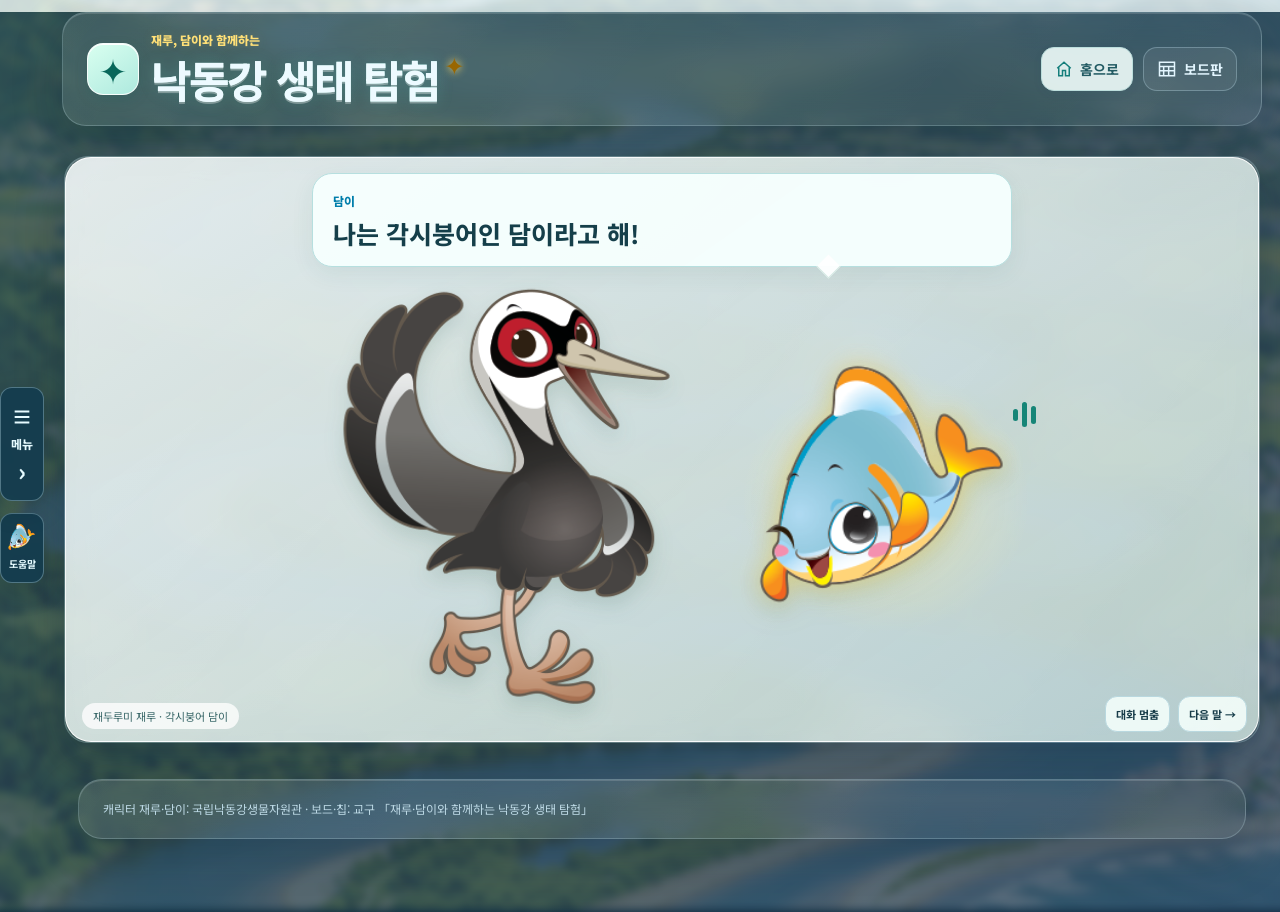
==== commit 752c2579: "Add four playful avatars, simplify ranking labels and restore previous-rule rankings" ====
--- a/index.html
+++ b/index.html
@@ -1,5 +1,5 @@
 <!doctype html>
-<html lang="ko"><head><meta charset="utf-8"><meta name="viewport" content="width=device-width,initial-scale=1,viewport-fit=cover"><meta name="theme-color" content="#123b32"><meta name="description" content="재루·담이와 함께하는 낙동강 생태 탐험. 먼저 낙동강을 배우고 혼자·함께하기·대결하기을 즐겨요."><title>재루·담이와 함께하는 낙동강 생태 탐험</title><link rel="stylesheet" href="river.css?v=22"><link rel="preload" as="image" href="mascots-welcome.webp"><script defer src="river-core.js?v=20261108allnature5"></script><script defer src="welcome.js?v=20261109badge"></script><script defer src="river-app.js?v=20261111modes"></script><link rel="stylesheet" href="comic.css?v=7"><link rel="stylesheet" href="glass.css?v=1"><link rel="stylesheet" href="learn.css?v=1"><link rel="stylesheet" href="site-shell.css?v=20261110plainclose"><link rel="stylesheet" href="welcome.css?v=20261110titleframe"><script defer src="site-shell.js?v=20261111modes"></script><link rel="stylesheet" href="acrylic-chips.css?v=1"><script defer src="acrylic-chips.js?v=1"></script><link rel="stylesheet" href="solo-random.css?v=1"><link rel="stylesheet" href="solo-flow.css?v=20261109randompick"><link rel="stylesheet" href="solo-glass.css?v=20261110contrast"><link rel="stylesheet" href="unified-glass.css?v=20261111modes"><script defer src="player-profiles.js?v=1"></script><script defer src="participation.js?v=20261111modes"></script></head>
+<html lang="ko"><head><meta charset="utf-8"><meta name="viewport" content="width=device-width,initial-scale=1,viewport-fit=cover"><meta name="theme-color" content="#123b32"><meta name="description" content="재루·담이와 함께하는 낙동강 생태 탐험. 먼저 낙동강을 배우고 혼자·함께하기·대결하기을 즐겨요."><title>재루·담이와 함께하는 낙동강 생태 탐험</title><link rel="stylesheet" href="river.css?v=22"><link rel="preload" as="image" href="mascots-welcome.webp"><script defer src="river-core.js?v=20261108allnature5"></script><script defer src="welcome.js?v=20261109badge"></script><script defer src="river-app.js?v=20261111modes"></script><link rel="stylesheet" href="comic.css?v=7"><link rel="stylesheet" href="glass.css?v=1"><link rel="stylesheet" href="learn.css?v=1"><link rel="stylesheet" href="site-shell.css?v=20261110plainclose"><link rel="stylesheet" href="welcome.css?v=20261110titleframe"><script defer src="site-shell.js?v=20261111avatars"></script><link rel="stylesheet" href="acrylic-chips.css?v=1"><script defer src="acrylic-chips.js?v=1"></script><link rel="stylesheet" href="solo-random.css?v=1"><link rel="stylesheet" href="solo-flow.css?v=20261109randompick"><link rel="stylesheet" href="solo-glass.css?v=20261110contrast"><link rel="stylesheet" href="unified-glass.css?v=20261111avatars"><script defer src="player-profiles.js?v=1"></script><script defer src="participation.js?v=20261111modes"></script></head>
 <body data-section="intro"><a class="skip" href="#app">탐험 내용으로 건너뛰기</a><header class="top" id="introHeader"><div class="intro-brand-group"><span class="brand-icon" aria-hidden="true">✦</span><div class="intro-brand-text"><button class="intro-badge" type="button" data-replay-intro aria-label="재루, 담이와 함께하는 · 소개 대화 다시 보기"><span class="brand-intro" aria-label="재루, 담이와 함께하는"><span aria-hidden="true" style="--letter:0">재</span><span aria-hidden="true" style="--letter:1">루</span><span aria-hidden="true" style="--letter:2">,</span><span aria-hidden="true" style="--letter:3">&#32;</span><span aria-hidden="true" style="--letter:4">담</span><span aria-hidden="true" style="--letter:5">이</span><span aria-hidden="true" style="--letter:6">와</span><span aria-hidden="true">&#32;</span><span aria-hidden="true" style="--letter:8">함</span><span aria-hidden="true" style="--letter:9">께</span><span aria-hidden="true" style="--letter:10">하</span><span aria-hidden="true" style="--letter:11">는</span></span></button><a href="./" class="brand" aria-label="낙동강 생태 탐험 첫 화면"><span class="brand-copy"><strong class="brand-shine">낙동강 생태 탐험</strong></span></a></div></div><div class="top-actions"><button id="homeNav" aria-label="홈으로" data-tooltip="홈으로" class="home-link" data-action="home"><svg width="18" height="18" viewBox="0 0 24 24" fill="none" stroke="currentColor" stroke-width="2" aria-hidden="true"><path d="M3 11l9-8 9 8M5 10v11h5v-7h4v7h5V10"/></svg></button><a class="header-board" href="board.html?view=full" aria-label="게임보드" data-tooltip="게임보드"><svg width="22" height="22" viewBox="0 0 24 24" fill="none" stroke="currentColor" stroke-width="1.8" aria-hidden="true"><path d="M3 4h18v16H3zM3 9h18M8 9v11M14 9v11M3 14h18"/></svg></a></div></header><header class="top solo-game-header" id="soloGameHeader"><a class="brand" href="./" id="soloBrandHome"><span class="brand-icon" aria-hidden="true">✦</span><span>재루·담이의<strong>낙동강 생태 탐험</strong><span class="game-mode-title">혼자하기</span></span></a><div class="top-actions"><button class="home-link" data-action="home" aria-label="홈으로"><svg width="18" height="18" viewBox="0 0 24 24" fill="none" stroke="currentColor" stroke-width="2" aria-hidden="true"><path d="M3 11l9-8 9 8M5 10v11h5v-7h4v7h5V10"/></svg><span>홈으로</span></button><span class="trial">1인 · 20미션</span></div></header><button id="mapOpen" hidden aria-hidden="true" tabindex="-1"></button><main id="app" tabindex="-1"><p class="loading" role="status">재루와 담이가 탐험을 준비하고 있어요…</p><noscript>이 탐험에는 자바스크립트가 필요해요.</noscript></main><footer class="site-footer"><p>캐릭터 재루·담이: 국립낙동강생물자원관 · 보드·칩: 교구 「재루·담이와 함께하는 낙동강 생태 탐험」</p></footer>
 <dialog id="mapDialog" aria-labelledby="mapTitle"><div class="dialog-head"><div><small>우리의 작은 복원 기록</small><h2 id="mapTitle">발견 지도</h2></div><button class="home-link" data-action="home">홈으로</button><button data-close="mapDialog" aria-label="발견 지도 닫기">닫기 ×</button></div><div id="mapBody"></div></dialog>
 <dialog id="reviewDialog" aria-labelledby="reviewTitle"><div class="dialog-head"><h2 id="reviewTitle">발견 다시 보기</h2><button class="home-link" data-action="home">홈으로</button><button data-close="reviewDialog" aria-label="발견 다시 보기 닫기">닫기 ×</button></div><div id="reviewBody"></div></dialog>
--- a/unified-glass.css
+++ b/unified-glass.css
@@ -109,3 +109,7 @@
 body[data-section] .battle-ranking .battle-rank-list article[data-place="2"],body[data-section] .race-rank-table tr[data-place="2"] td{background:#dce9f6}
 body[data-section] .battle-ranking .battle-rank-list article[data-place="3"],body[data-section] .race-rank-table tr[data-place="3"] td{background:#f3ddcb}
 body[data-section] .battle-ranking .battle-rank-list article{padding-top:8px;padding-bottom:8px}
+
+.ranking-rule-tabs,.rank-version-tabs{display:flex;gap:8px;flex-wrap:wrap;margin:14px 0 8px}.rank-version-tabs button{min-height:44px;flex:1;font:inherit;font-weight:750;padding:10px;border-radius:12px}
+body[data-section] .battle-ranking .rank-version-tabs button{background:#e0edf4;color:#153c46;border:1px solid #7a9fae}
+body[data-section] .battle-ranking .rank-version-tabs button[aria-pressed=true]{background:#285267;color:white;border-color:#285267}
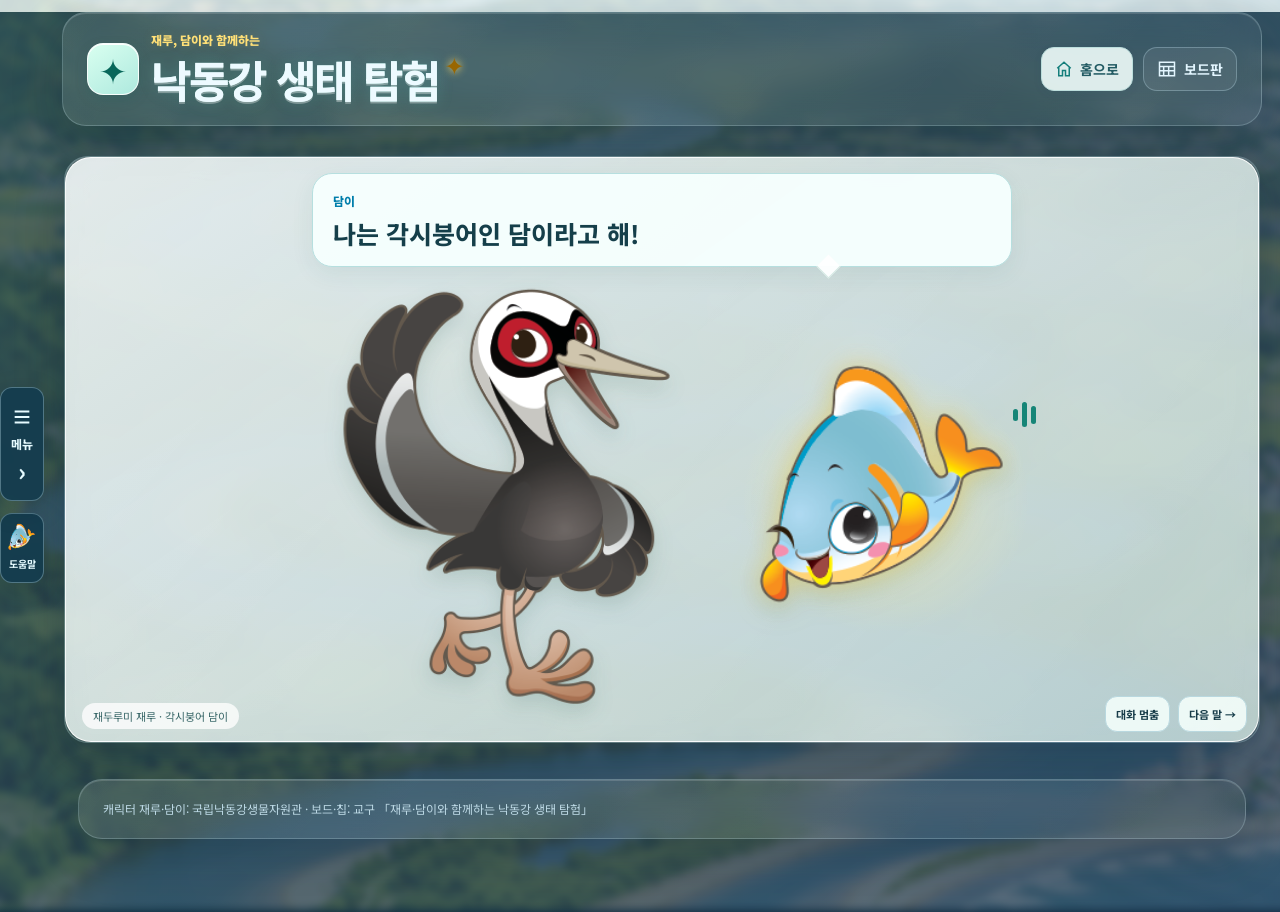
==== commit 401eccd0: "Unify cumulative battle rankings and highlight personal placement" ====
--- a/index.html
+++ b/index.html
@@ -1,5 +1,5 @@
 <!doctype html>
-<html lang="ko"><head><meta charset="utf-8"><meta name="viewport" content="width=device-width,initial-scale=1,viewport-fit=cover"><meta name="theme-color" content="#123b32"><meta name="description" content="재루·담이와 함께하는 낙동강 생태 탐험. 먼저 낙동강을 배우고 혼자·함께하기·대결하기을 즐겨요."><title>재루·담이와 함께하는 낙동강 생태 탐험</title><link rel="stylesheet" href="river.css?v=22"><link rel="preload" as="image" href="mascots-welcome.webp"><script defer src="river-core.js?v=20261108allnature5"></script><script defer src="welcome.js?v=20261109badge"></script><script defer src="river-app.js?v=20261111modes"></script><link rel="stylesheet" href="comic.css?v=7"><link rel="stylesheet" href="glass.css?v=1"><link rel="stylesheet" href="learn.css?v=1"><link rel="stylesheet" href="site-shell.css?v=20261110plainclose"><link rel="stylesheet" href="welcome.css?v=20261110titleframe"><script defer src="site-shell.js?v=20261111avatars"></script><link rel="stylesheet" href="acrylic-chips.css?v=1"><script defer src="acrylic-chips.js?v=1"></script><link rel="stylesheet" href="solo-random.css?v=1"><link rel="stylesheet" href="solo-flow.css?v=20261109randompick"><link rel="stylesheet" href="solo-glass.css?v=20261110contrast"><link rel="stylesheet" href="unified-glass.css?v=20261111avatars"><script defer src="player-profiles.js?v=1"></script><script defer src="participation.js?v=20261111modes"></script></head>
+<html lang="ko"><head><meta charset="utf-8"><meta name="viewport" content="width=device-width,initial-scale=1,viewport-fit=cover"><meta name="theme-color" content="#123b32"><meta name="description" content="재루·담이와 함께하는 낙동강 생태 탐험. 먼저 낙동강을 배우고 혼자·함께하기·대결하기을 즐겨요."><title>재루·담이와 함께하는 낙동강 생태 탐험</title><link rel="stylesheet" href="river.css?v=22"><link rel="preload" as="image" href="mascots-welcome.webp"><script defer src="river-core.js?v=20261108allnature5"></script><script defer src="welcome.js?v=20261109badge"></script><script defer src="river-app.js?v=20261111modes"></script><link rel="stylesheet" href="comic.css?v=7"><link rel="stylesheet" href="glass.css?v=1"><link rel="stylesheet" href="learn.css?v=1"><link rel="stylesheet" href="site-shell.css?v=20261110plainclose"><link rel="stylesheet" href="welcome.css?v=20261110titleframe"><script defer src="ranking-focus.js?v=1"></script><script defer src="site-shell.js?v=20261111cumulative"></script><link rel="stylesheet" href="acrylic-chips.css?v=1"><script defer src="acrylic-chips.js?v=1"></script><link rel="stylesheet" href="solo-random.css?v=1"><link rel="stylesheet" href="solo-flow.css?v=20261109randompick"><link rel="stylesheet" href="solo-glass.css?v=20261110contrast"><link rel="stylesheet" href="unified-glass.css?v=20261111cumulative"><script defer src="player-profiles.js?v=1"></script><script defer src="participation.js?v=20261111modes"></script></head>
 <body data-section="intro"><a class="skip" href="#app">탐험 내용으로 건너뛰기</a><header class="top" id="introHeader"><div class="intro-brand-group"><span class="brand-icon" aria-hidden="true">✦</span><div class="intro-brand-text"><button class="intro-badge" type="button" data-replay-intro aria-label="재루, 담이와 함께하는 · 소개 대화 다시 보기"><span class="brand-intro" aria-label="재루, 담이와 함께하는"><span aria-hidden="true" style="--letter:0">재</span><span aria-hidden="true" style="--letter:1">루</span><span aria-hidden="true" style="--letter:2">,</span><span aria-hidden="true" style="--letter:3">&#32;</span><span aria-hidden="true" style="--letter:4">담</span><span aria-hidden="true" style="--letter:5">이</span><span aria-hidden="true" style="--letter:6">와</span><span aria-hidden="true">&#32;</span><span aria-hidden="true" style="--letter:8">함</span><span aria-hidden="true" style="--letter:9">께</span><span aria-hidden="true" style="--letter:10">하</span><span aria-hidden="true" style="--letter:11">는</span></span></button><a href="./" class="brand" aria-label="낙동강 생태 탐험 첫 화면"><span class="brand-copy"><strong class="brand-shine">낙동강 생태 탐험</strong></span></a></div></div><div class="top-actions"><button id="homeNav" aria-label="홈으로" data-tooltip="홈으로" class="home-link" data-action="home"><svg width="18" height="18" viewBox="0 0 24 24" fill="none" stroke="currentColor" stroke-width="2" aria-hidden="true"><path d="M3 11l9-8 9 8M5 10v11h5v-7h4v7h5V10"/></svg></button><a class="header-board" href="board.html?view=full" aria-label="게임보드" data-tooltip="게임보드"><svg width="22" height="22" viewBox="0 0 24 24" fill="none" stroke="currentColor" stroke-width="1.8" aria-hidden="true"><path d="M3 4h18v16H3zM3 9h18M8 9v11M14 9v11M3 14h18"/></svg></a></div></header><header class="top solo-game-header" id="soloGameHeader"><a class="brand" href="./" id="soloBrandHome"><span class="brand-icon" aria-hidden="true">✦</span><span>재루·담이의<strong>낙동강 생태 탐험</strong><span class="game-mode-title">혼자하기</span></span></a><div class="top-actions"><button class="home-link" data-action="home" aria-label="홈으로"><svg width="18" height="18" viewBox="0 0 24 24" fill="none" stroke="currentColor" stroke-width="2" aria-hidden="true"><path d="M3 11l9-8 9 8M5 10v11h5v-7h4v7h5V10"/></svg><span>홈으로</span></button><span class="trial">1인 · 20미션</span></div></header><button id="mapOpen" hidden aria-hidden="true" tabindex="-1"></button><main id="app" tabindex="-1"><p class="loading" role="status">재루와 담이가 탐험을 준비하고 있어요…</p><noscript>이 탐험에는 자바스크립트가 필요해요.</noscript></main><footer class="site-footer"><p>캐릭터 재루·담이: 국립낙동강생물자원관 · 보드·칩: 교구 「재루·담이와 함께하는 낙동강 생태 탐험」</p></footer>
 <dialog id="mapDialog" aria-labelledby="mapTitle"><div class="dialog-head"><div><small>우리의 작은 복원 기록</small><h2 id="mapTitle">발견 지도</h2></div><button class="home-link" data-action="home">홈으로</button><button data-close="mapDialog" aria-label="발견 지도 닫기">닫기 ×</button></div><div id="mapBody"></div></dialog>
 <dialog id="reviewDialog" aria-labelledby="reviewTitle"><div class="dialog-head"><h2 id="reviewTitle">발견 다시 보기</h2><button class="home-link" data-action="home">홈으로</button><button data-close="reviewDialog" aria-label="발견 다시 보기 닫기">닫기 ×</button></div><div id="reviewBody"></div></dialog>
--- a/unified-glass.css
+++ b/unified-glass.css
@@ -113,3 +113,5 @@
 .ranking-rule-tabs,.rank-version-tabs{display:flex;gap:8px;flex-wrap:wrap;margin:14px 0 8px}.rank-version-tabs button{min-height:44px;flex:1;font:inherit;font-weight:750;padding:10px;border-radius:12px}
 body[data-section] .battle-ranking .rank-version-tabs button{background:#e0edf4;color:#153c46;border:1px solid #7a9fae}
 body[data-section] .battle-ranking .rank-version-tabs button[aria-pressed=true]{background:#285267;color:white;border-color:#285267}
+
+.ranking-gap{display:block!important;text-align:center!important;padding:5px!important;margin:0!important;background:transparent!important;border:0!important;box-shadow:none!important;color:#d9eaff!important;font-size:26px;line-height:1.1}.rank-mine{display:inline-block!important;font-size:11px!important;margin-left:6px;padding:2px 6px;border-radius:5px;color:#173e50!important;background:#c9f4e9}.ranking-battle-row[data-mine],.battle-rank-list article[data-mine]{outline:2px solid #66d8c7;outline-offset:-2px}.battle-rank-list article{display:grid!important;grid-template-columns:45px 40px minmax(0,1fr) auto!important;align-items:center;gap:8px}.battle-rank-list article strong{min-width:0;overflow-wrap:anywhere}.battle-rank-list article span{white-space:nowrap}.battle-rank-list em{font-style:normal;color:#a36900}.battle-rank-list .explorer-avatar{grid-row:auto}
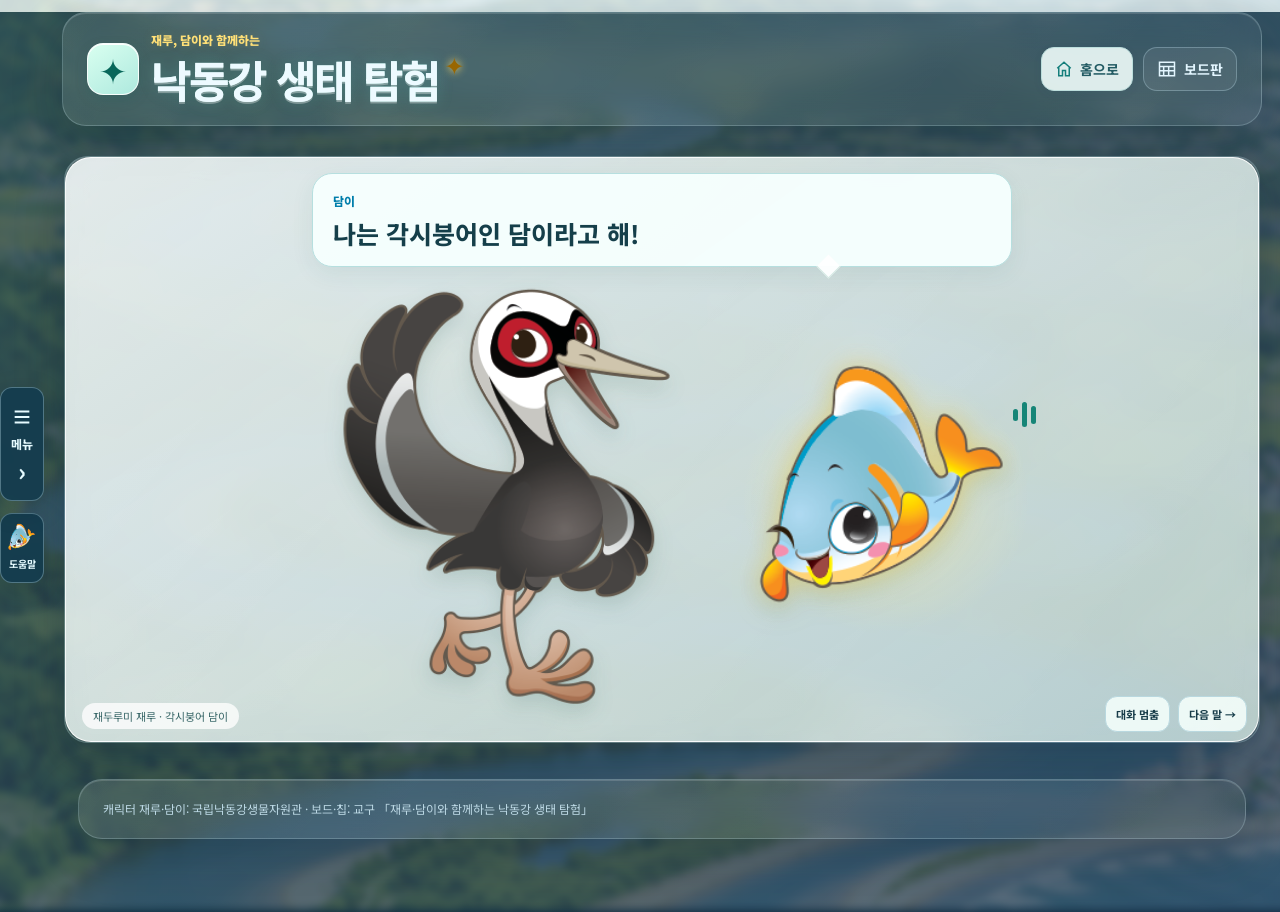
==== commit 080c203c: "Clarify welcome guidance to open the left menu" ====
--- a/index.html
+++ b/index.html
@@ -1,5 +1,5 @@
 <!doctype html>
-<html lang="ko"><head><meta charset="utf-8"><meta name="viewport" content="width=device-width,initial-scale=1,viewport-fit=cover"><meta name="theme-color" content="#123b32"><meta name="description" content="재루·담이와 함께하는 낙동강 생태 탐험. 먼저 낙동강을 배우고 혼자·함께하기·대결하기을 즐겨요."><title>재루·담이와 함께하는 낙동강 생태 탐험</title><link rel="stylesheet" href="river.css?v=22"><link rel="preload" as="image" href="mascots-welcome.webp"><script defer src="river-core.js?v=20261108allnature5"></script><script defer src="welcome.js?v=20261109badge"></script><script defer src="river-app.js?v=20261111modes"></script><link rel="stylesheet" href="comic.css?v=7"><link rel="stylesheet" href="glass.css?v=1"><link rel="stylesheet" href="learn.css?v=1"><link rel="stylesheet" href="site-shell.css?v=20261110plainclose"><link rel="stylesheet" href="welcome.css?v=20261110titleframe"><script defer src="ranking-focus.js?v=1"></script><script defer src="site-shell.js?v=20261111cumulative"></script><link rel="stylesheet" href="acrylic-chips.css?v=1"><script defer src="acrylic-chips.js?v=1"></script><link rel="stylesheet" href="solo-random.css?v=1"><link rel="stylesheet" href="solo-flow.css?v=20261109randompick"><link rel="stylesheet" href="solo-glass.css?v=20261110contrast"><link rel="stylesheet" href="unified-glass.css?v=20261111cumulative"><script defer src="player-profiles.js?v=1"></script><script defer src="participation.js?v=20261111modes"></script></head>
+<html lang="ko"><head><meta charset="utf-8"><meta name="viewport" content="width=device-width,initial-scale=1,viewport-fit=cover"><meta name="theme-color" content="#123b32"><meta name="description" content="재루·담이와 함께하는 낙동강 생태 탐험. 먼저 낙동강을 배우고 혼자·함께하기·대결하기을 즐겨요."><title>재루·담이와 함께하는 낙동강 생태 탐험</title><link rel="stylesheet" href="river.css?v=22"><link rel="preload" as="image" href="mascots-welcome.webp"><script defer src="river-core.js?v=20261108allnature5"></script><script defer src="welcome.js?v=20261114menu"></script><script defer src="river-app.js?v=20261111modes"></script><link rel="stylesheet" href="comic.css?v=7"><link rel="stylesheet" href="glass.css?v=1"><link rel="stylesheet" href="learn.css?v=1"><link rel="stylesheet" href="site-shell.css?v=20261110plainclose"><link rel="stylesheet" href="welcome.css?v=20261110titleframe"><script defer src="ranking-focus.js?v=1"></script><script defer src="site-shell.js?v=20261111cumulative"></script><link rel="stylesheet" href="acrylic-chips.css?v=1"><script defer src="acrylic-chips.js?v=1"></script><link rel="stylesheet" href="solo-random.css?v=1"><link rel="stylesheet" href="solo-flow.css?v=20261109randompick"><link rel="stylesheet" href="solo-glass.css?v=20261110contrast"><link rel="stylesheet" href="unified-glass.css?v=20261111cumulative"><script defer src="player-profiles.js?v=1"></script><script defer src="participation.js?v=20261111modes"></script></head>
 <body data-section="intro"><a class="skip" href="#app">탐험 내용으로 건너뛰기</a><header class="top" id="introHeader"><div class="intro-brand-group"><span class="brand-icon" aria-hidden="true">✦</span><div class="intro-brand-text"><button class="intro-badge" type="button" data-replay-intro aria-label="재루, 담이와 함께하는 · 소개 대화 다시 보기"><span class="brand-intro" aria-label="재루, 담이와 함께하는"><span aria-hidden="true" style="--letter:0">재</span><span aria-hidden="true" style="--letter:1">루</span><span aria-hidden="true" style="--letter:2">,</span><span aria-hidden="true" style="--letter:3">&#32;</span><span aria-hidden="true" style="--letter:4">담</span><span aria-hidden="true" style="--letter:5">이</span><span aria-hidden="true" style="--letter:6">와</span><span aria-hidden="true">&#32;</span><span aria-hidden="true" style="--letter:8">함</span><span aria-hidden="true" style="--letter:9">께</span><span aria-hidden="true" style="--letter:10">하</span><span aria-hidden="true" style="--letter:11">는</span></span></button><a href="./" class="brand" aria-label="낙동강 생태 탐험 첫 화면"><span class="brand-copy"><strong class="brand-shine">낙동강 생태 탐험</strong></span></a></div></div><div class="top-actions"><button id="homeNav" aria-label="홈으로" data-tooltip="홈으로" class="home-link" data-action="home"><svg width="18" height="18" viewBox="0 0 24 24" fill="none" stroke="currentColor" stroke-width="2" aria-hidden="true"><path d="M3 11l9-8 9 8M5 10v11h5v-7h4v7h5V10"/></svg></button><a class="header-board" href="board.html?view=full" aria-label="게임보드" data-tooltip="게임보드"><svg width="22" height="22" viewBox="0 0 24 24" fill="none" stroke="currentColor" stroke-width="1.8" aria-hidden="true"><path d="M3 4h18v16H3zM3 9h18M8 9v11M14 9v11M3 14h18"/></svg></a></div></header><header class="top solo-game-header" id="soloGameHeader"><a class="brand" href="./" id="soloBrandHome"><span class="brand-icon" aria-hidden="true">✦</span><span>재루·담이의<strong>낙동강 생태 탐험</strong><span class="game-mode-title">혼자하기</span></span></a><div class="top-actions"><button class="home-link" data-action="home" aria-label="홈으로"><svg width="18" height="18" viewBox="0 0 24 24" fill="none" stroke="currentColor" stroke-width="2" aria-hidden="true"><path d="M3 11l9-8 9 8M5 10v11h5v-7h4v7h5V10"/></svg><span>홈으로</span></button><span class="trial">1인 · 20미션</span></div></header><button id="mapOpen" hidden aria-hidden="true" tabindex="-1"></button><main id="app" tabindex="-1"><p class="loading" role="status">재루와 담이가 탐험을 준비하고 있어요…</p><noscript>이 탐험에는 자바스크립트가 필요해요.</noscript></main><footer class="site-footer"><p>캐릭터 재루·담이: 국립낙동강생물자원관 · 보드·칩: 교구 「재루·담이와 함께하는 낙동강 생태 탐험」</p></footer>
 <dialog id="mapDialog" aria-labelledby="mapTitle"><div class="dialog-head"><div><small>우리의 작은 복원 기록</small><h2 id="mapTitle">발견 지도</h2></div><button class="home-link" data-action="home">홈으로</button><button data-close="mapDialog" aria-label="발견 지도 닫기">닫기 ×</button></div><div id="mapBody"></div></dialog>
 <dialog id="reviewDialog" aria-labelledby="reviewTitle"><div class="dialog-head"><h2 id="reviewTitle">발견 다시 보기</h2><button class="home-link" data-action="home">홈으로</button><button data-close="reviewDialog" aria-label="발견 다시 보기 닫기">닫기 ×</button></div><div id="reviewBody"></div></dialog>
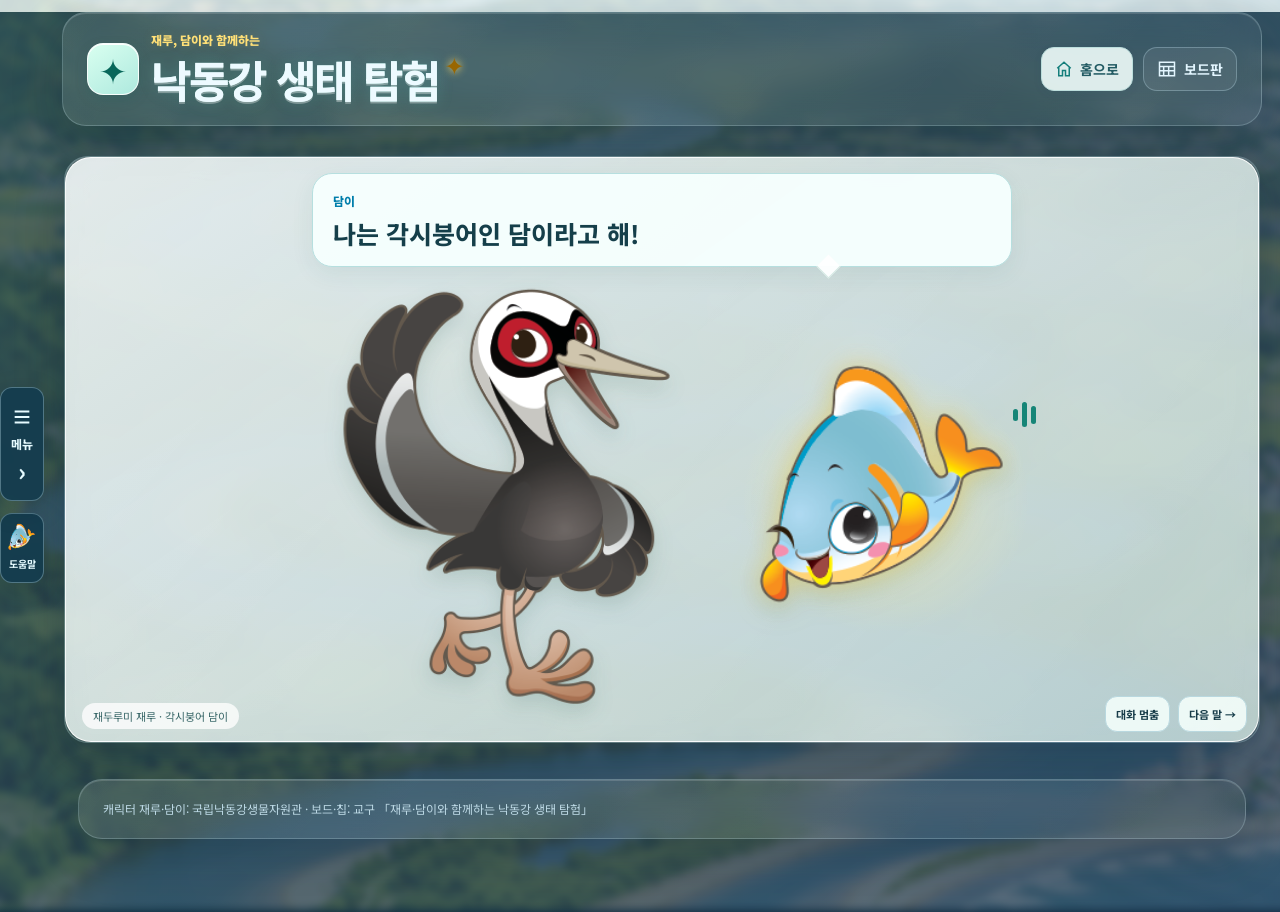
==== commit d94a911a: "Add board return navigation preserving active solo progress" ====
--- a/index.html
+++ b/index.html
@@ -1,5 +1,5 @@
 <!doctype html>
-<html lang="ko"><head><meta charset="utf-8"><meta name="viewport" content="width=device-width,initial-scale=1,viewport-fit=cover"><meta name="theme-color" content="#123b32"><meta name="description" content="재루·담이와 함께하는 낙동강 생태 탐험. 먼저 낙동강을 배우고 혼자·함께하기·대결하기을 즐겨요."><title>재루·담이와 함께하는 낙동강 생태 탐험</title><link rel="stylesheet" href="river.css?v=22"><link rel="preload" as="image" href="mascots-welcome.webp"><script defer src="river-core.js?v=20261108allnature5"></script><script defer src="welcome.js?v=20261114menu"></script><script defer src="river-app.js?v=20261111modes"></script><link rel="stylesheet" href="comic.css?v=7"><link rel="stylesheet" href="glass.css?v=1"><link rel="stylesheet" href="learn.css?v=1"><link rel="stylesheet" href="site-shell.css?v=20261110plainclose"><link rel="stylesheet" href="welcome.css?v=20261110titleframe"><script defer src="ranking-focus.js?v=1"></script><script defer src="site-shell.js?v=20261111cumulative"></script><link rel="stylesheet" href="acrylic-chips.css?v=1"><script defer src="acrylic-chips.js?v=1"></script><link rel="stylesheet" href="solo-random.css?v=1"><link rel="stylesheet" href="solo-flow.css?v=20261109randompick"><link rel="stylesheet" href="solo-glass.css?v=20261110contrast"><link rel="stylesheet" href="unified-glass.css?v=20261111cumulative"><script defer src="player-profiles.js?v=1"></script><script defer src="participation.js?v=20261111modes"></script></head>
+<html lang="ko"><head><meta charset="utf-8"><meta name="viewport" content="width=device-width,initial-scale=1,viewport-fit=cover"><meta name="theme-color" content="#123b32"><meta name="description" content="재루·담이와 함께하는 낙동강 생태 탐험. 먼저 낙동강을 배우고 혼자·함께하기·대결하기을 즐겨요."><title>재루·담이와 함께하는 낙동강 생태 탐험</title><link rel="stylesheet" href="river.css?v=22"><link rel="preload" as="image" href="mascots-welcome.webp"><script defer src="river-core.js?v=20261108allnature5"></script><script defer src="welcome.js?v=20261114menu"></script><script defer src="river-app.js?v=20261115return"></script><link rel="stylesheet" href="comic.css?v=7"><link rel="stylesheet" href="glass.css?v=1"><link rel="stylesheet" href="learn.css?v=1"><link rel="stylesheet" href="site-shell.css?v=20261110plainclose"><link rel="stylesheet" href="welcome.css?v=20261110titleframe"><script defer src="ranking-focus.js?v=1"></script><script defer src="site-shell.js?v=20261111cumulative"></script><link rel="stylesheet" href="acrylic-chips.css?v=1"><script defer src="acrylic-chips.js?v=1"></script><link rel="stylesheet" href="solo-random.css?v=1"><link rel="stylesheet" href="solo-flow.css?v=20261109randompick"><link rel="stylesheet" href="solo-glass.css?v=20261110contrast"><link rel="stylesheet" href="unified-glass.css?v=20261111cumulative"><script defer src="player-profiles.js?v=1"></script><script defer src="participation.js?v=20261111modes"></script><link rel="stylesheet" href="solo-titles.css?v=1"></head>
 <body data-section="intro"><a class="skip" href="#app">탐험 내용으로 건너뛰기</a><header class="top" id="introHeader"><div class="intro-brand-group"><span class="brand-icon" aria-hidden="true">✦</span><div class="intro-brand-text"><button class="intro-badge" type="button" data-replay-intro aria-label="재루, 담이와 함께하는 · 소개 대화 다시 보기"><span class="brand-intro" aria-label="재루, 담이와 함께하는"><span aria-hidden="true" style="--letter:0">재</span><span aria-hidden="true" style="--letter:1">루</span><span aria-hidden="true" style="--letter:2">,</span><span aria-hidden="true" style="--letter:3">&#32;</span><span aria-hidden="true" style="--letter:4">담</span><span aria-hidden="true" style="--letter:5">이</span><span aria-hidden="true" style="--letter:6">와</span><span aria-hidden="true">&#32;</span><span aria-hidden="true" style="--letter:8">함</span><span aria-hidden="true" style="--letter:9">께</span><span aria-hidden="true" style="--letter:10">하</span><span aria-hidden="true" style="--letter:11">는</span></span></button><a href="./" class="brand" aria-label="낙동강 생태 탐험 첫 화면"><span class="brand-copy"><strong class="brand-shine">낙동강 생태 탐험</strong></span></a></div></div><div class="top-actions"><button id="homeNav" aria-label="홈으로" data-tooltip="홈으로" class="home-link" data-action="home"><svg width="18" height="18" viewBox="0 0 24 24" fill="none" stroke="currentColor" stroke-width="2" aria-hidden="true"><path d="M3 11l9-8 9 8M5 10v11h5v-7h4v7h5V10"/></svg></button><a class="header-board" href="board.html?view=full" aria-label="게임보드" data-tooltip="게임보드"><svg width="22" height="22" viewBox="0 0 24 24" fill="none" stroke="currentColor" stroke-width="1.8" aria-hidden="true"><path d="M3 4h18v16H3zM3 9h18M8 9v11M14 9v11M3 14h18"/></svg></a></div></header><header class="top solo-game-header" id="soloGameHeader"><a class="brand" href="./" id="soloBrandHome"><span class="brand-icon" aria-hidden="true">✦</span><span>재루·담이의<strong>낙동강 생태 탐험</strong><span class="game-mode-title">혼자하기</span></span></a><div class="top-actions"><button class="home-link" data-action="home" aria-label="홈으로"><svg width="18" height="18" viewBox="0 0 24 24" fill="none" stroke="currentColor" stroke-width="2" aria-hidden="true"><path d="M3 11l9-8 9 8M5 10v11h5v-7h4v7h5V10"/></svg><span>홈으로</span></button><span class="trial">1인 · 20미션</span></div></header><button id="mapOpen" hidden aria-hidden="true" tabindex="-1"></button><main id="app" tabindex="-1"><p class="loading" role="status">재루와 담이가 탐험을 준비하고 있어요…</p><noscript>이 탐험에는 자바스크립트가 필요해요.</noscript></main><footer class="site-footer"><p>캐릭터 재루·담이: 국립낙동강생물자원관 · 보드·칩: 교구 「재루·담이와 함께하는 낙동강 생태 탐험」</p></footer>
 <dialog id="mapDialog" aria-labelledby="mapTitle"><div class="dialog-head"><div><small>우리의 작은 복원 기록</small><h2 id="mapTitle">발견 지도</h2></div><button class="home-link" data-action="home">홈으로</button><button data-close="mapDialog" aria-label="발견 지도 닫기">닫기 ×</button></div><div id="mapBody"></div></dialog>
 <dialog id="reviewDialog" aria-labelledby="reviewTitle"><div class="dialog-head"><h2 id="reviewTitle">발견 다시 보기</h2><button class="home-link" data-action="home">홈으로</button><button data-close="reviewDialog" aria-label="발견 다시 보기 닫기">닫기 ×</button></div><div id="reviewBody"></div></dialog>
--- a/solo-titles.css
+++ b/solo-titles.css
@@ -0,0 +1,7 @@
+.solo-earned-title{display:inline-flex;margin:0 0 12px 12px;padding:7px 12px;border:1px solid #f9d97588;border-radius:12px;background:#f8d46918;color:#ffe49a;font-size:14px;font-weight:750}
+.solo-chip-reward.solo-promotion{background:radial-gradient(ellipse at top,#294977,#10283e 80%);border-color:#f8dc88;box-shadow:0 0 35px #f5ce6b44;padding:24px 18px;color:#fff1b8}
+.solo-promotion .solo-reward-chip{width:95px;margin-bottom:8px;animation:promotion-chip .7s ease-out both}.solo-promotion .solo-reward-chip .chip-svg{height:102px}.solo-promotion h1{color:#eafaff;font-size:22px}.solo-promotion>strong{color:#ffe196}
+.solo-promotion-card{position:relative;margin:16px auto 20px;padding:18px 10px;border:1px solid #ffe49a88;border-radius:20px;background:linear-gradient(125deg,#ffffff15,#f5d68222,#ffffff08);animation:promotion-arrive .65s .2s both;overflow:hidden}
+.solo-promotion-card:after{content:'';position:absolute;inset:-50%;background:linear-gradient(110deg,transparent 43%,#fff6 50%,transparent 57%);transform:translateX(-75%);animation:promotion-shine 2s .6s 2;pointer-events:none}.solo-promotion-medal{display:block;color:#ffe38a;font-size:44px;line-height:1.2;text-shadow:0 0 24px #ffce5e}.solo-promotion-label{display:block;color:#cce9ff;font-size:14px;font-weight:700;margin:8px 0}.solo-promotion-card h2{font-size:clamp(25px,5vw,38px);line-height:1.35;color:#ffe59c!important;text-shadow:0 0 18px #ffdb6860;margin:8px 0;overflow-wrap:anywhere}.solo-promotion-card p{color:#e3efff!important;font-size:15px;margin:8px 0}.solo-promotion>button{position:relative;z-index:1;min-height:44px}.solo-promotion-auto{display:block;color:#bed2e8;margin-top:10px;font-size:12px}
+@keyframes promotion-arrive{from{opacity:0;transform:translateY(22px) scale(.85)}to{opacity:1;transform:none}}@keyframes promotion-chip{from{opacity:0;transform:scale(.5) rotate(-15deg)}to{opacity:1;transform:none}}@keyframes promotion-shine{to{transform:translateX(75%)}}
+@media(prefers-reduced-motion:reduce){.solo-promotion-card,.solo-promotion-card:after,.solo-promotion .solo-reward-chip{animation:none}.solo-promotion-card:after{display:none}}
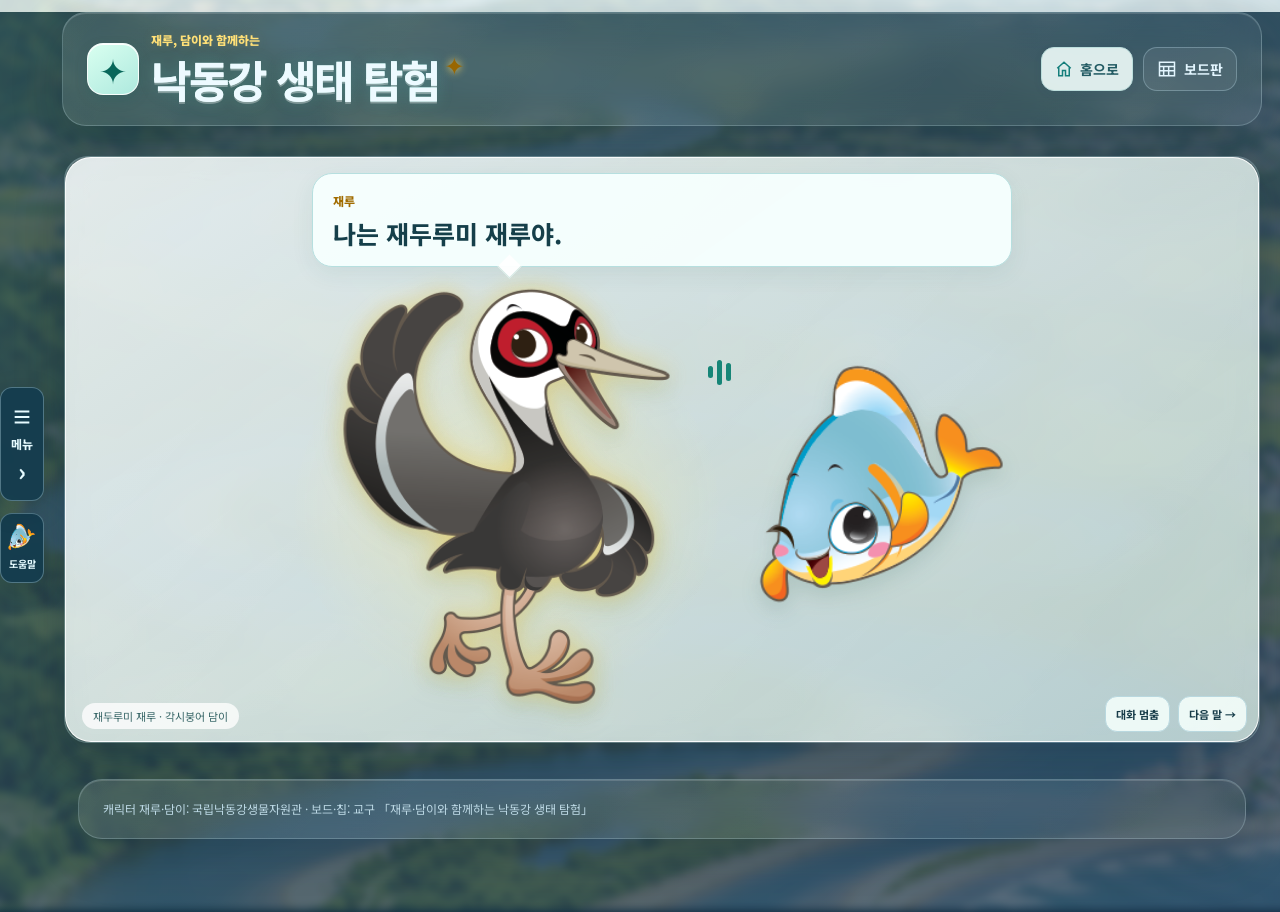
==== commit 88691ba6: "Use shared rankings UI for cooperative results and label duel menu consistently" ====
--- a/index.html
+++ b/index.html
@@ -1,5 +1,5 @@
 <!doctype html>
-<html lang="ko"><head><meta charset="utf-8"><meta name="viewport" content="width=device-width,initial-scale=1,viewport-fit=cover"><meta name="theme-color" content="#123b32"><meta name="description" content="재루·담이와 함께하는 낙동강 생태 탐험. 먼저 낙동강을 배우고 혼자·함께하기·대결하기을 즐겨요."><title>재루·담이와 함께하는 낙동강 생태 탐험</title><link rel="stylesheet" href="river.css?v=22"><link rel="preload" as="image" href="mascots-welcome.webp"><script defer src="river-core.js?v=20261108allnature5"></script><script defer src="welcome.js?v=20261114menu"></script><script defer src="river-app.js?v=20261115return"></script><link rel="stylesheet" href="comic.css?v=7"><link rel="stylesheet" href="glass.css?v=1"><link rel="stylesheet" href="learn.css?v=1"><link rel="stylesheet" href="site-shell.css?v=20261110plainclose"><link rel="stylesheet" href="welcome.css?v=20261110titleframe"><script defer src="ranking-focus.js?v=1"></script><script defer src="site-shell.js?v=20261111cumulative"></script><link rel="stylesheet" href="acrylic-chips.css?v=1"><script defer src="acrylic-chips.js?v=1"></script><link rel="stylesheet" href="solo-random.css?v=1"><link rel="stylesheet" href="solo-flow.css?v=20261109randompick"><link rel="stylesheet" href="solo-glass.css?v=20261110contrast"><link rel="stylesheet" href="unified-glass.css?v=20261111cumulative"><script defer src="player-profiles.js?v=1"></script><script defer src="participation.js?v=20261111modes"></script><link rel="stylesheet" href="solo-titles.css?v=1"></head>
+<html lang="ko"><head><meta charset="utf-8"><meta name="viewport" content="width=device-width,initial-scale=1,viewport-fit=cover"><meta name="theme-color" content="#123b32"><meta name="description" content="재루·담이와 함께하는 낙동강 생태 탐험. 먼저 낙동강을 배우고 혼자·함께하기·대결하기을 즐겨요."><title>재루·담이와 함께하는 낙동강 생태 탐험</title><link rel="stylesheet" href="river.css?v=22"><link rel="preload" as="image" href="mascots-welcome.webp"><script defer src="river-core.js?v=20261108allnature5"></script><script defer src="welcome.js?v=20261114menu"></script><script defer src="river-app.js?v=20261115return"></script><link rel="stylesheet" href="comic.css?v=7"><link rel="stylesheet" href="glass.css?v=1"><link rel="stylesheet" href="learn.css?v=1"><link rel="stylesheet" href="site-shell.css?v=20261110plainclose"><link rel="stylesheet" href="welcome.css?v=20261110titleframe"><script defer src="ranking-focus.js?v=1"></script><script defer src="site-shell.js?v=20261115common"></script><link rel="stylesheet" href="acrylic-chips.css?v=1"><script defer src="acrylic-chips.js?v=1"></script><link rel="stylesheet" href="solo-random.css?v=1"><link rel="stylesheet" href="solo-flow.css?v=20261109randompick"><link rel="stylesheet" href="solo-glass.css?v=20261110contrast"><link rel="stylesheet" href="unified-glass.css?v=20261111cumulative"><script defer src="player-profiles.js?v=1"></script><script defer src="participation.js?v=20261111modes"></script><link rel="stylesheet" href="solo-titles.css?v=1"></head>
 <body data-section="intro"><a class="skip" href="#app">탐험 내용으로 건너뛰기</a><header class="top" id="introHeader"><div class="intro-brand-group"><span class="brand-icon" aria-hidden="true">✦</span><div class="intro-brand-text"><button class="intro-badge" type="button" data-replay-intro aria-label="재루, 담이와 함께하는 · 소개 대화 다시 보기"><span class="brand-intro" aria-label="재루, 담이와 함께하는"><span aria-hidden="true" style="--letter:0">재</span><span aria-hidden="true" style="--letter:1">루</span><span aria-hidden="true" style="--letter:2">,</span><span aria-hidden="true" style="--letter:3">&#32;</span><span aria-hidden="true" style="--letter:4">담</span><span aria-hidden="true" style="--letter:5">이</span><span aria-hidden="true" style="--letter:6">와</span><span aria-hidden="true">&#32;</span><span aria-hidden="true" style="--letter:8">함</span><span aria-hidden="true" style="--letter:9">께</span><span aria-hidden="true" style="--letter:10">하</span><span aria-hidden="true" style="--letter:11">는</span></span></button><a href="./" class="brand" aria-label="낙동강 생태 탐험 첫 화면"><span class="brand-copy"><strong class="brand-shine">낙동강 생태 탐험</strong></span></a></div></div><div class="top-actions"><button id="homeNav" aria-label="홈으로" data-tooltip="홈으로" class="home-link" data-action="home"><svg width="18" height="18" viewBox="0 0 24 24" fill="none" stroke="currentColor" stroke-width="2" aria-hidden="true"><path d="M3 11l9-8 9 8M5 10v11h5v-7h4v7h5V10"/></svg></button><a class="header-board" href="board.html?view=full" aria-label="게임보드" data-tooltip="게임보드"><svg width="22" height="22" viewBox="0 0 24 24" fill="none" stroke="currentColor" stroke-width="1.8" aria-hidden="true"><path d="M3 4h18v16H3zM3 9h18M8 9v11M14 9v11M3 14h18"/></svg></a></div></header><header class="top solo-game-header" id="soloGameHeader"><a class="brand" href="./" id="soloBrandHome"><span class="brand-icon" aria-hidden="true">✦</span><span>재루·담이의<strong>낙동강 생태 탐험</strong><span class="game-mode-title">혼자하기</span></span></a><div class="top-actions"><button class="home-link" data-action="home" aria-label="홈으로"><svg width="18" height="18" viewBox="0 0 24 24" fill="none" stroke="currentColor" stroke-width="2" aria-hidden="true"><path d="M3 11l9-8 9 8M5 10v11h5v-7h4v7h5V10"/></svg><span>홈으로</span></button><span class="trial">1인 · 20미션</span></div></header><button id="mapOpen" hidden aria-hidden="true" tabindex="-1"></button><main id="app" tabindex="-1"><p class="loading" role="status">재루와 담이가 탐험을 준비하고 있어요…</p><noscript>이 탐험에는 자바스크립트가 필요해요.</noscript></main><footer class="site-footer"><p>캐릭터 재루·담이: 국립낙동강생물자원관 · 보드·칩: 교구 「재루·담이와 함께하는 낙동강 생태 탐험」</p></footer>
 <dialog id="mapDialog" aria-labelledby="mapTitle"><div class="dialog-head"><div><small>우리의 작은 복원 기록</small><h2 id="mapTitle">발견 지도</h2></div><button class="home-link" data-action="home">홈으로</button><button data-close="mapDialog" aria-label="발견 지도 닫기">닫기 ×</button></div><div id="mapBody"></div></dialog>
 <dialog id="reviewDialog" aria-labelledby="reviewTitle"><div class="dialog-head"><h2 id="reviewTitle">발견 다시 보기</h2><button class="home-link" data-action="home">홈으로</button><button data-close="reviewDialog" aria-label="발견 다시 보기 닫기">닫기 ×</button></div><div id="reviewBody"></div></dialog>
